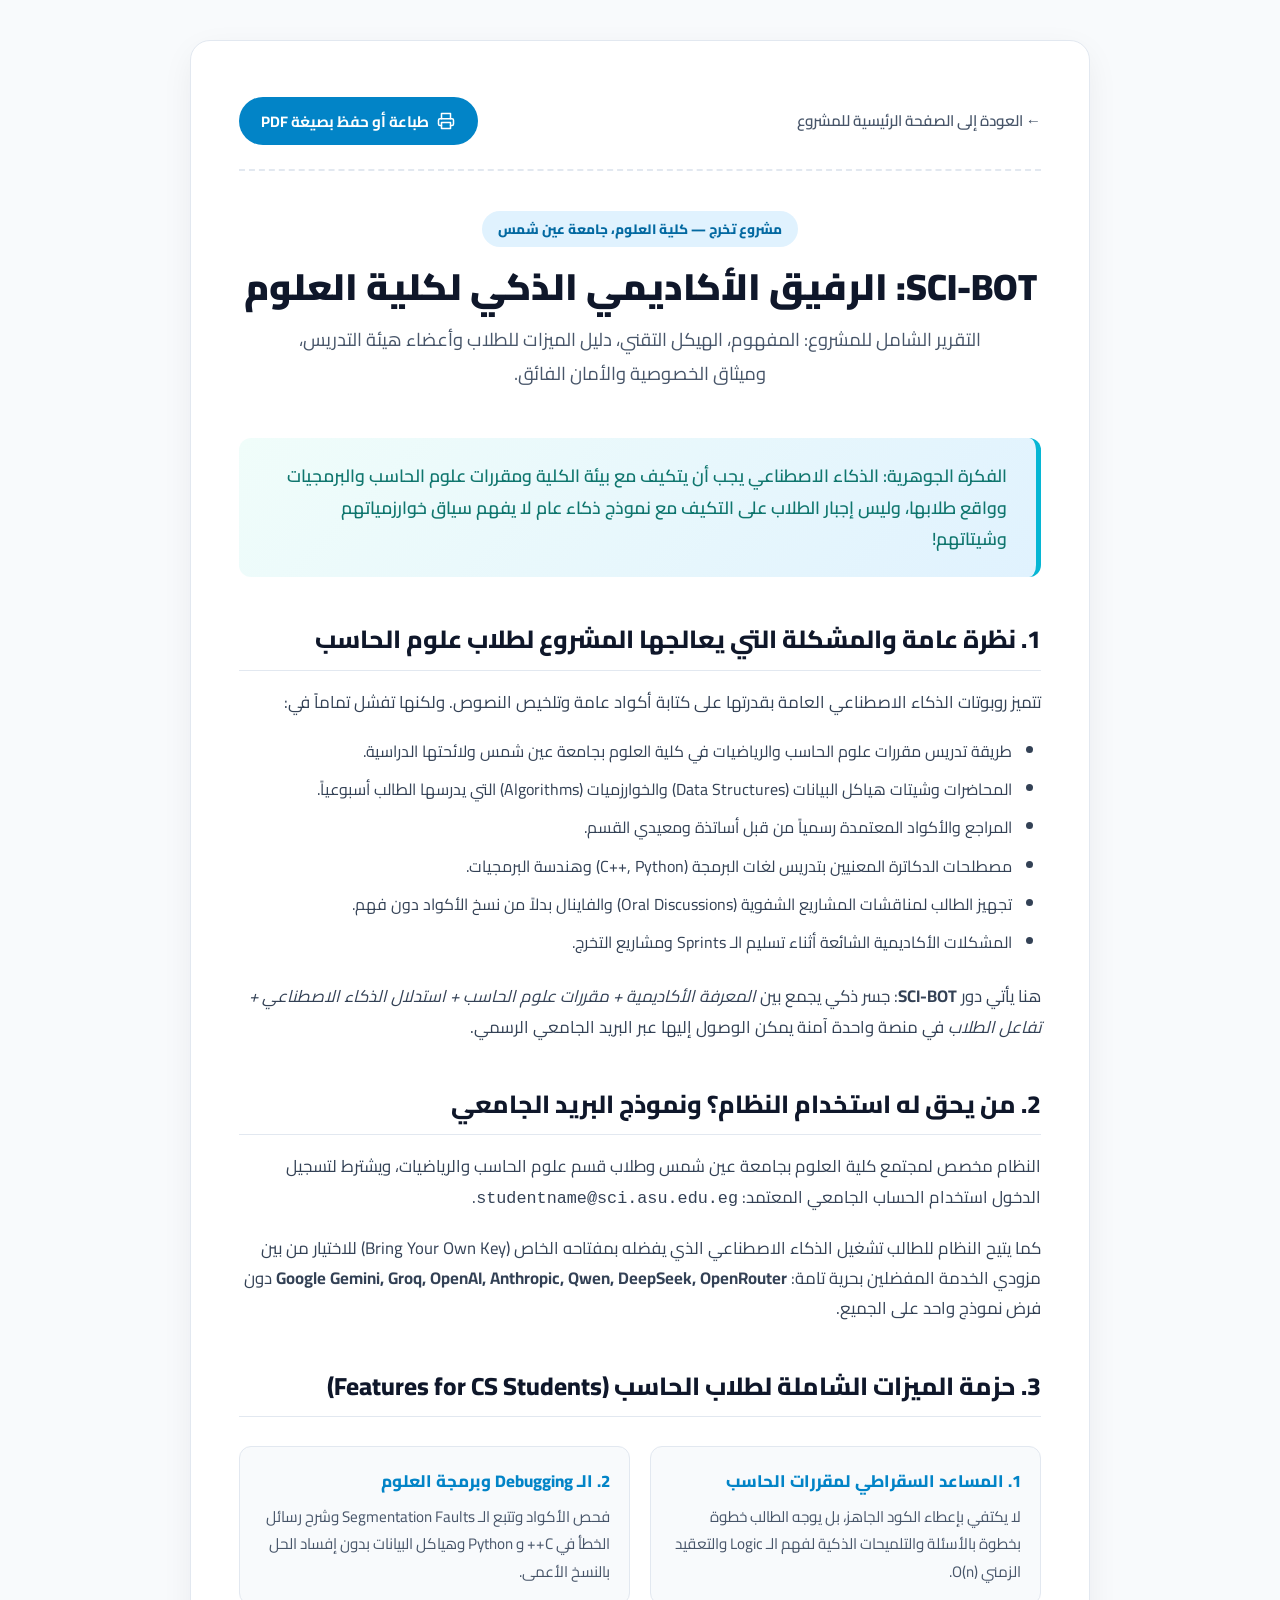
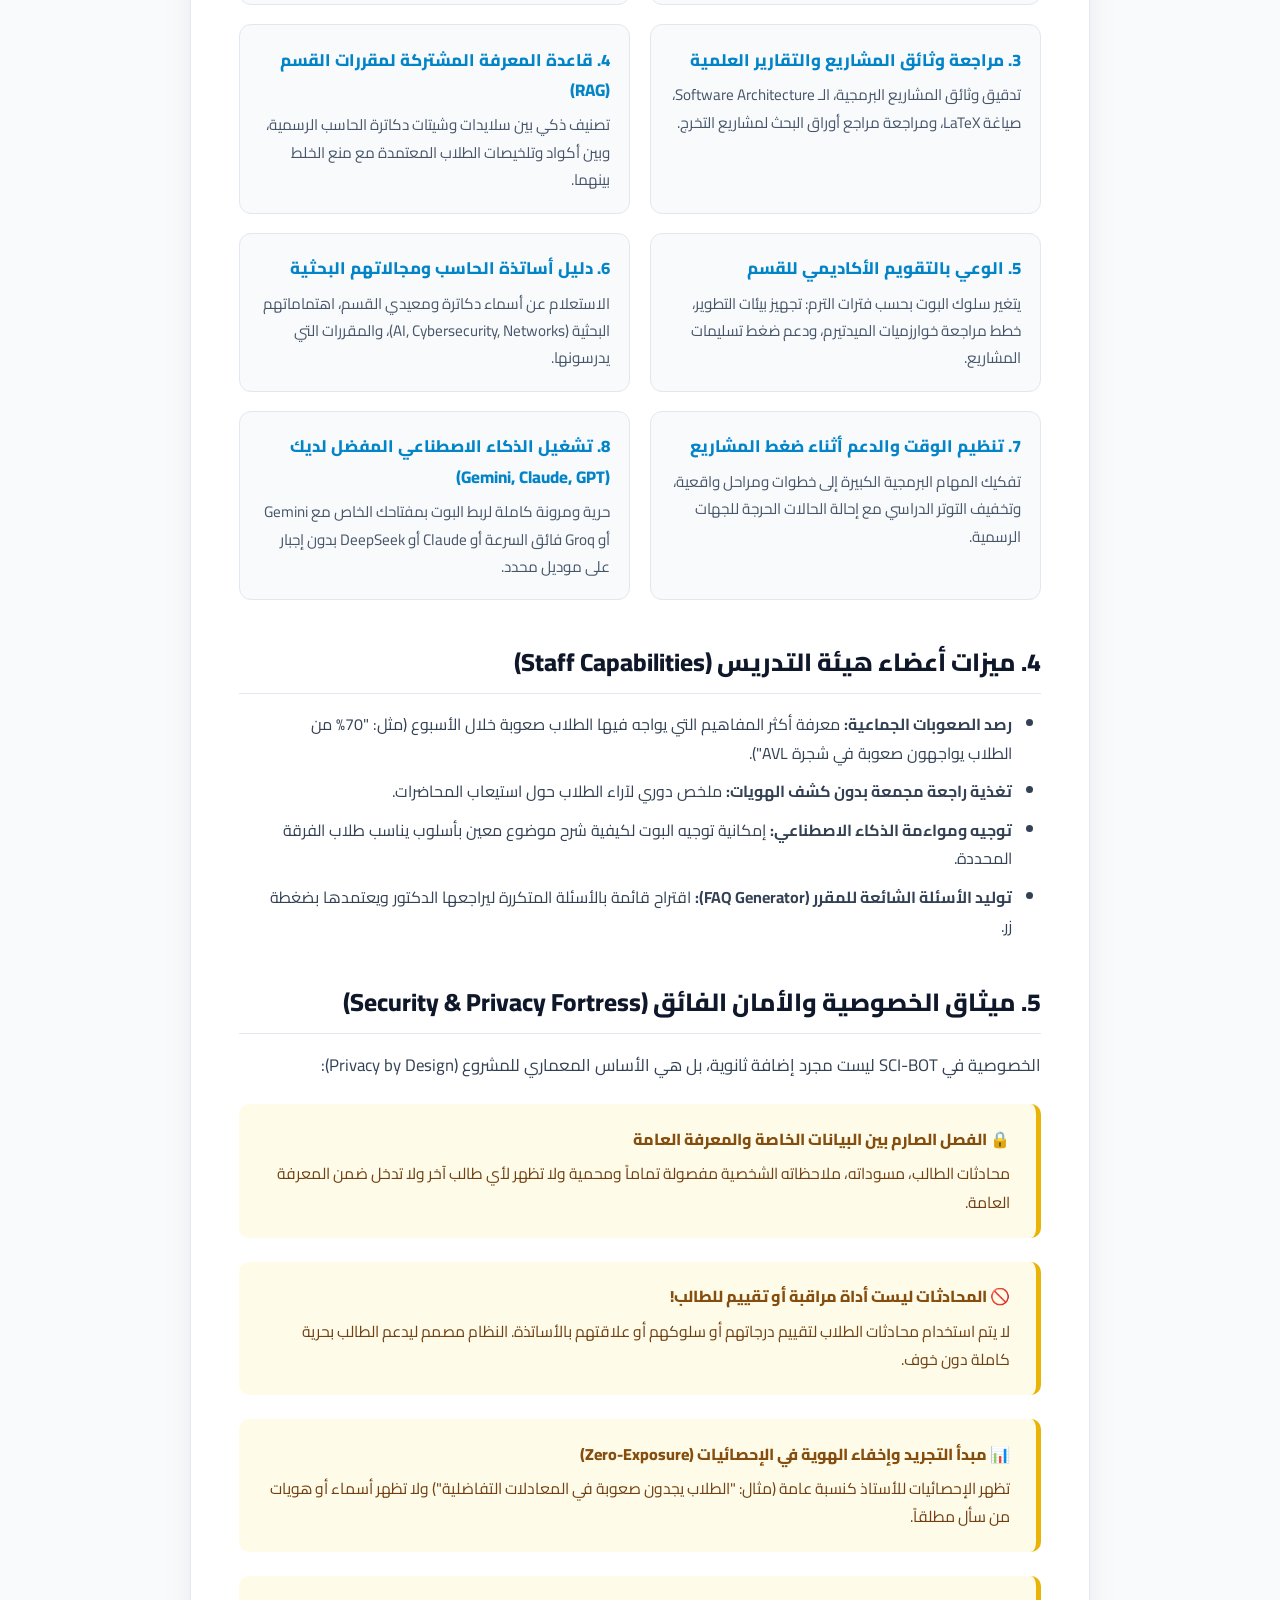
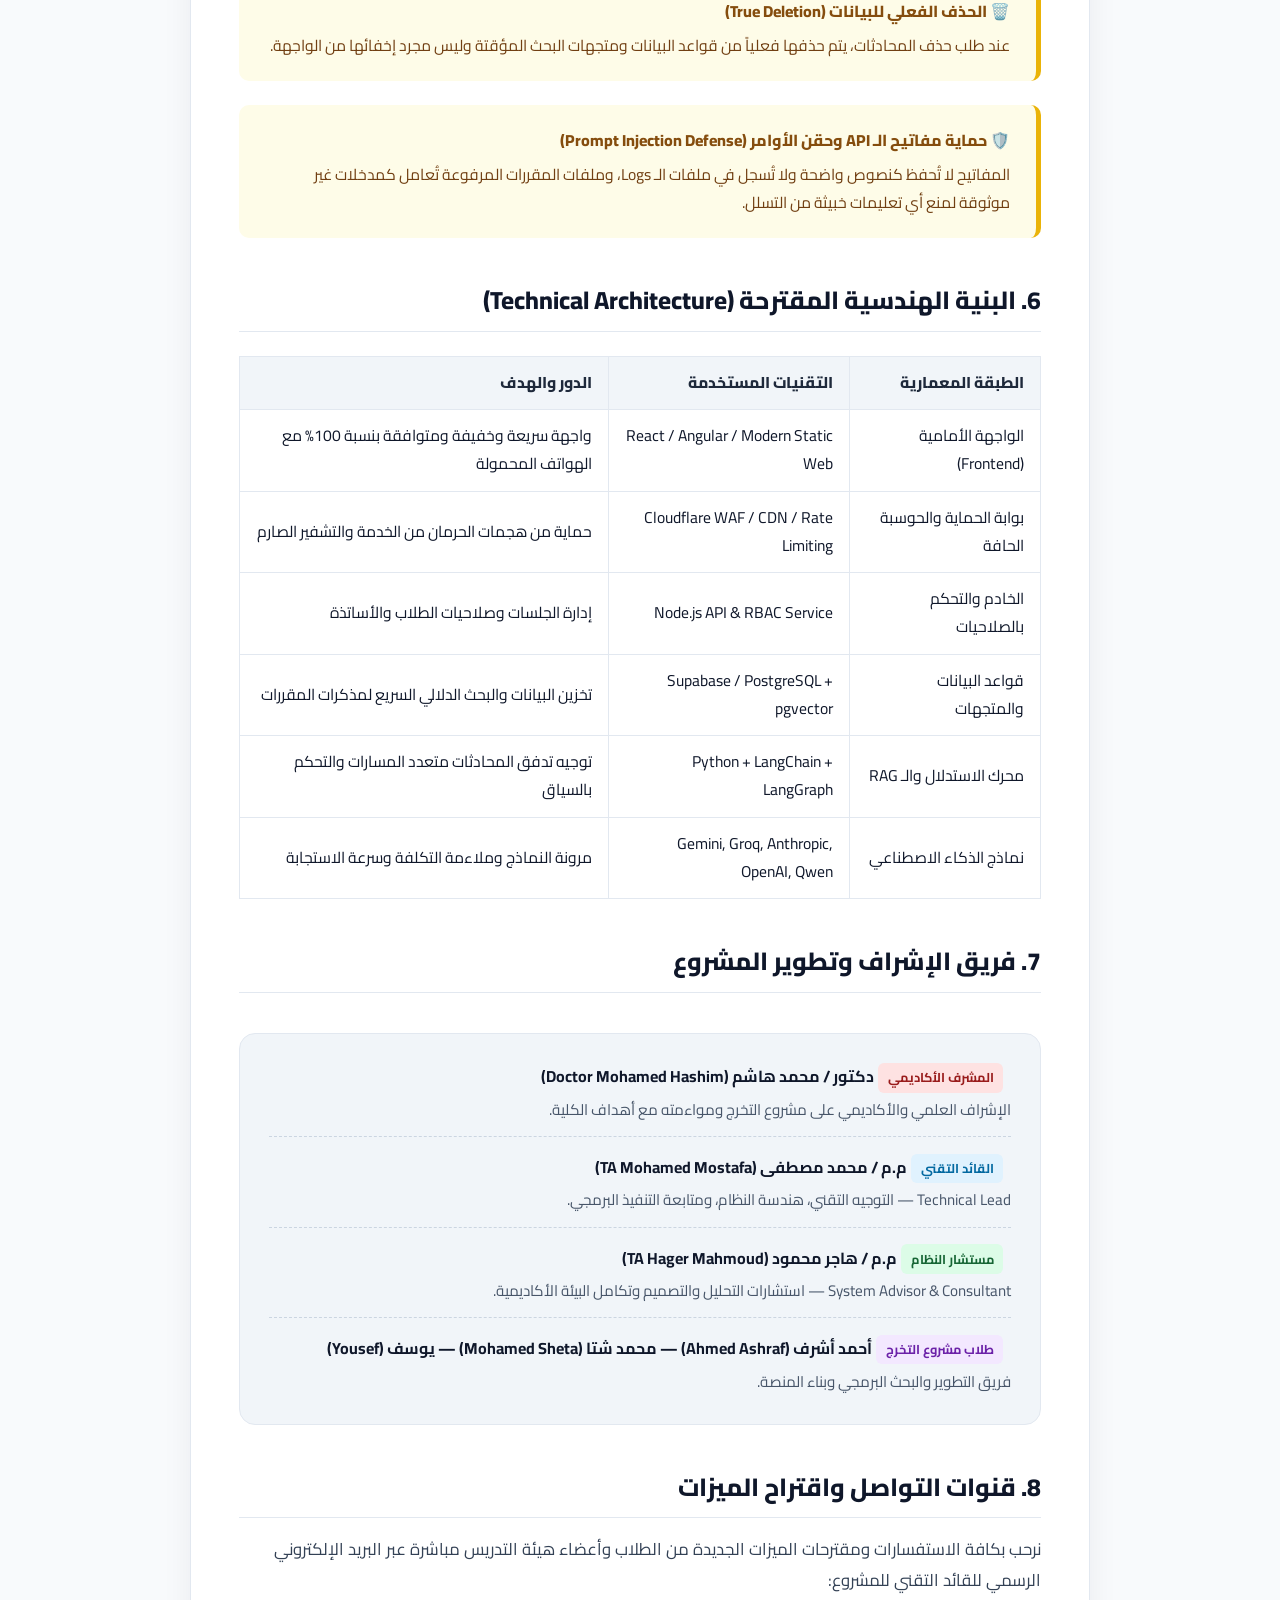
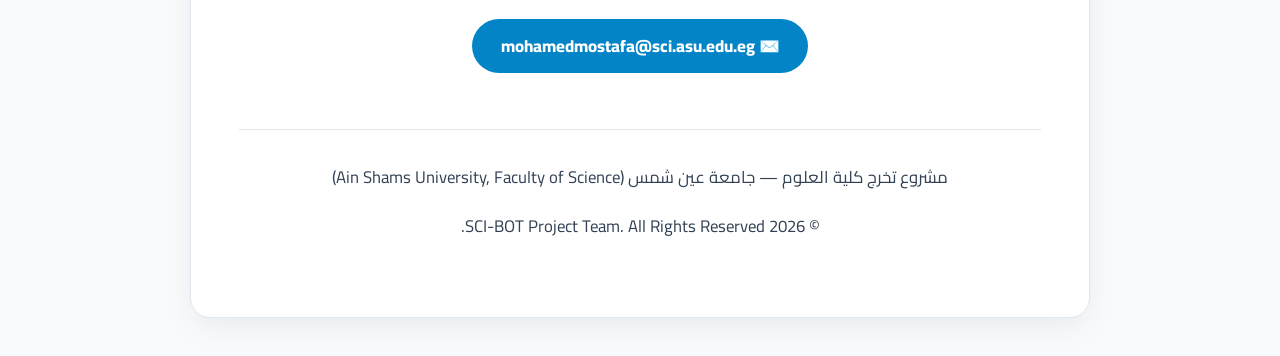
==== SCI-BOT_Executive_Summary.html @ c3360788 "Initial commit" ====
<!DOCTYPE html>
<html lang="ar" dir="rtl">
<head>
  <meta charset="UTF-8">
  <meta name="viewport" content="width=device-width, initial-scale=1.0">
  <title>SCI-BOT — وثيقة المشروع الشاملة وميثاق الميزات والخصوصية | Faculty of Science, ASU</title>
  <link rel="preconnect" href="https://fonts.googleapis.com">
  <link rel="preconnect" href="https://fonts.gstatic.com" crossorigin>
  <link href="https://fonts.googleapis.com/css2?family=Cairo:wght@400;600;700;800;900&family=Plus+Jakarta+Sans:wght@400;600;700&display=swap" rel="stylesheet">
  <style>
    :root {
      --primary: #06b6d4;
      --primary-dark: #0891b2;
      --accent: #10b981;
      --text-main: #0f172a;
      --text-muted: #475569;
      --bg-page: #f8fafc;
      --bg-card: #ffffff;
      --border: #e2e8f0;
      --border-focus: #06b6d4;
      --code-bg: #1e293b;
      --code-text: #e2e8f0;
    }

    * {
      box-sizing: border-box;
      margin: 0;
      padding: 0;
    }

    body {
      font-family: 'Cairo', sans-serif;
      background-color: var(--bg-page);
      color: var(--text-main);
      line-height: 1.8;
      padding: 2.5rem 1rem;
    }

    .container {
      max-width: 900px;
      margin: 0 auto;
      background: var(--bg-card);
      padding: 3.5rem 3rem;
      border-radius: 20px;
      box-shadow: 0 10px 35px -5px rgba(15, 23, 42, 0.08);
      border: 1px solid var(--border);
    }

    .print-bar {
      display: flex;
      justify-content: space-between;
      align-items: center;
      margin-bottom: 2.5rem;
      padding-bottom: 1.5rem;
      border-bottom: 2px dashed var(--border);
      flex-wrap: wrap;
      gap: 1rem;
    }

    .print-btn {
      background: #0284c7;
      color: #fff;
      border: none;
      padding: 0.6rem 1.4rem;
      border-radius: 9999px;
      font-size: 0.95rem;
      font-weight: 700;
      cursor: pointer;
      display: inline-flex;
      align-items: center;
      gap: 0.5rem;
      font-family: inherit;
      transition: background 0.2s ease;
    }

    .print-btn:hover {
      background: #0369a1;
    }

    .back-link {
      color: #475569;
      text-decoration: none;
      font-weight: 600;
      font-size: 0.95rem;
    }

    .back-link:hover {
      color: #0284c7;
    }

    .doc-header {
      text-align: center;
      margin-bottom: 3rem;
    }

    .badge-asu {
      display: inline-block;
      background: #e0f2fe;
      color: #0369a1;
      font-weight: 800;
      font-size: 0.85rem;
      padding: 0.35rem 1rem;
      border-radius: 9999px;
      margin-bottom: 1rem;
    }

    h1 {
      font-size: 2.3rem;
      font-weight: 900;
      color: #0f172a;
      line-height: 1.3;
      margin-bottom: 0.8rem;
    }

    .doc-subtitle {
      font-size: 1.15rem;
      color: var(--text-muted);
      max-width: 720px;
      margin: 0 auto;
    }

    .lead-box {
      background: linear-gradient(135deg, #f0fdfa 0%, #e0f2fe 100%);
      border-right: 5px solid var(--primary);
      padding: 1.4rem 1.8rem;
      border-radius: 12px;
      margin: 2rem 0 2.5rem;
      font-size: 1.1rem;
      font-weight: 600;
      color: #0f766e;
    }

    h2 {
      font-size: 1.55rem;
      font-weight: 800;
      color: #0f172a;
      margin: 2.5rem 0 1rem;
      padding-bottom: 0.5rem;
      border-bottom: 1px solid var(--border);
      display: flex;
      align-items: center;
      gap: 0.6rem;
    }

    h3 {
      font-size: 1.25rem;
      font-weight: 700;
      color: #1e293b;
      margin: 1.8rem 0 0.8rem;
    }

    p {
      margin-bottom: 1.2rem;
      color: #334155;
      font-size: 1.05rem;
    }

    ul, ol {
      margin: 1rem 1.8rem 1.5rem;
      color: #334155;
    }

    li {
      margin-bottom: 0.6rem;
    }

    .feature-grid {
      display: grid;
      grid-template-columns: repeat(auto-fit, minmax(260px, 1fr));
      gap: 1.2rem;
      margin: 1.8rem 0;
    }

    .feature-item {
      background: #f8fafc;
      border: 1px solid var(--border);
      padding: 1.2rem;
      border-radius: 12px;
    }

    .feature-item h4 {
      font-size: 1.05rem;
      font-weight: 800;
      color: #0284c7;
      margin-bottom: 0.4rem;
    }

    .feature-item p {
      font-size: 0.95rem;
      margin-bottom: 0;
      color: #475569;
    }

    .privacy-card {
      background: #fefce8;
      border-right: 5px solid #eab308;
      padding: 1.3rem 1.6rem;
      border-radius: 10px;
      margin: 1.5rem 0;
    }

    .privacy-card h4 {
      color: #854d0e;
      font-weight: 800;
      margin-bottom: 0.4rem;
    }

    .privacy-card p {
      color: #713f12;
      font-size: 0.98rem;
      margin-bottom: 0;
    }

    .team-box {
      background: #f1f5f9;
      padding: 1.8rem;
      border-radius: 16px;
      margin: 2.5rem 0;
      border: 1px solid var(--border);
    }

    .team-item {
      margin-bottom: 1rem;
      padding-bottom: 0.8rem;
      border-bottom: 1px dashed #cbd5e1;
    }

    .team-item:last-child {
      border-bottom: none;
      margin-bottom: 0;
      padding-bottom: 0;
    }

    .role-badge {
      display: inline-block;
      font-size: 0.8rem;
      font-weight: 700;
      padding: 0.2rem 0.6rem;
      border-radius: 6px;
      margin-right: 0.5rem;
    }

    .role-supervisor { background: #fee2e2; color: #991b1b; }
    .role-lead { background: #e0f2fe; color: #0369a1; }
    .role-advisor { background: #dcfce7; color: #166534; }
    .role-student { background: #f3e8ff; color: #6b21a8; }

    .tech-table {
      width: 100%;
      border-collapse: collapse;
      margin: 1.5rem 0;
      font-size: 0.98rem;
    }

    .tech-table th, .tech-table td {
      border: 1px solid var(--border);
      padding: 0.75rem 1rem;
      text-align: right;
    }

    .tech-table th {
      background: #f1f5f9;
      font-weight: 800;
      color: #1e293b;
    }

    footer {
      text-align: center;
      margin-top: 3.5rem;
      padding-top: 2rem;
      border-top: 1px solid var(--border);
      color: #64748b;
      font-size: 0.9rem;
    }

    @media print {
      body {
        background: #fff;
        padding: 0;
      }
      .container {
        box-shadow: none;
        border: none;
        padding: 0;
        max-width: 100%;
      }
      .print-bar {
        display: none;
      }
    }

    @media (max-width: 768px) {
      .container {
        padding: 2rem 1.5rem;
      }
      h1 {
        font-size: 1.8rem;
      }
    }
  </style>
</head>
<body>

  <div class="container">
    <div class="print-bar">
      <a href="index.html" class="back-link">← العودة إلى الصفحة الرئيسية للمشروع</a>
      <button class="print-btn" onclick="window.print()">
        <svg width="18" height="18" viewBox="0 0 24 24" fill="none" stroke="currentColor" stroke-width="2" stroke-linecap="round" stroke-linejoin="round"><polyline points="6 9 6 2 18 2 18 9"></polyline><path d="M6 18H4a2 2 0 0 1-2-2v-5a2 2 0 0 1 2-2h16a2 2 0 0 1 2 2v5a2 2 0 0 1-2 2h-2"></path><rect x="6" y="14" width="12" height="8"></rect></svg>
        طباعة أو حفظ بصيغة PDF
      </button>
    </div>

    <header class="doc-header">
      <span class="badge-asu">مشروع تخرج — كلية العلوم، جامعة عين شمس</span>
      <h1>SCI-BOT: الرفيق الأكاديمي الذكي لكلية العلوم</h1>
      <p class="doc-subtitle">التقرير الشامل للمشروع: المفهوم، الهيكل التقني، دليل الميزات للطلاب وأعضاء هيئة التدريس، وميثاق الخصوصية والأمان الفائق.</p>
    </header>

    <div class="lead-box">
      الفكرة الجوهرية: الذكاء الاصطناعي يجب أن يتكيف مع بيئة الكلية ومقررات علوم الحاسب والبرمجيات وواقع طلابها، وليس إجبار الطلاب على التكيف مع نموذج ذكاء عام لا يفهم سياق خوارزمياتهم وشيتاتهم!
    </div>

    <h2>1. نظرة عامة والمشكلة التي يعالجها المشروع لطلاب علوم الحاسب</h2>
    <p>
      تتميز روبوتات الذكاء الاصطناعي العامة بقدرتها على كتابة أكواد عامة وتلخيص النصوص. ولكنها تفشل تماماً في:
    </p>
    <ul>
      <li>طريقة تدريس مقررات علوم الحاسب والرياضيات في كلية العلوم بجامعة عين شمس ولائحتها الدراسية.</li>
      <li>المحاضرات وشيتات هياكل البيانات (Data Structures) والخوارزميات (Algorithms) التي يدرسها الطالب أسبوعياً.</li>
      <li>المراجع والأكواد المعتمدة رسمياً من قبل أساتذة ومعيدي القسم.</li>
      <li>مصطلحات الدكاترة المعنيين بتدريس لغات البرمجة (C++, Python) وهندسة البرمجيات.</li>
      <li>تجهيز الطالب لمناقشات المشاريع الشفوية (Oral Discussions) والفاينال بدلاً من نسخ الأكواد دون فهم.</li>
      <li>المشكلات الأكاديمية الشائعة أثناء تسليم الـ Sprints ومشاريع التخرج.</li>
    </ul>
    <p>
      هنا يأتي دور <strong>SCI-BOT</strong>: جسر ذكي يجمع بين <em>المعرفة الأكاديمية + مقررات علوم الحاسب + استدلال الذكاء الاصطناعي + تفاعل الطلاب</em> في منصة واحدة آمنة يمكن الوصول إليها عبر البريد الجامعي الرسمي.
    </p>

    <h2>2. من يحق له استخدام النظام؟ ونموذج البريد الجامعي</h2>
    <p>
      النظام مخصص لمجتمع كلية العلوم بجامعة عين شمس وطلاب قسم علوم الحاسب والرياضيات، ويشترط لتسجيل الدخول استخدام الحساب الجامعي المعتمد:
      <code>studentname@sci.asu.edu.eg</code>.
    </p>
    <p>
      كما يتيح النظام للطالب تشغيل الذكاء الاصطناعي الذي يفضله بمفتاحه الخاص (Bring Your Own Key) للاختيار من بين مزودي الخدمة المفضلين بحرية تامة:
      <strong>Google Gemini, Groq, OpenAI, Anthropic, Qwen, DeepSeek, OpenRouter</strong> دون فرض نموذج واحد على الجميع.
    </p>

    <h2>3. حزمة الميزات الشاملة لطلاب الحاسب (Features for CS Students)</h2>
    <div class="feature-grid">
      <div class="feature-item">
        <h4>1. المساعد السقراطي لمقررات الحاسب</h4>
        <p>لا يكتفي بإعطاء الكود الجاهز، بل يوجه الطالب خطوة بخطوة بالأسئلة والتلميحات الذكية لفهم الـ Logic والتعقيد الزمني O(n).</p>
      </div>
      <div class="feature-item">
        <h4>2. الـ Debugging وبرمجة العلوم</h4>
        <p>فحص الأكواد وتتبع الـ Segmentation Faults وشرح رسائل الخطأ في C++ و Python وهياكل البيانات بدون إفساد الحل بالنسخ الأعمى.</p>
      </div>
      <div class="feature-item">
        <h4>3. مراجعة وثائق المشاريع والتقارير العلمية</h4>
        <p>تدقيق وثائق المشاريع البرمجية، الـ Software Architecture، صياغة LaTeX، ومراجعة مراجع أوراق البحث لمشاريع التخرج.</p>
      </div>
      <div class="feature-item">
        <h4>4. قاعدة المعرفة المشتركة لمقررات القسم (RAG)</h4>
        <p>تصنيف ذكي بين سلايدات وشيتات دكاترة الحاسب الرسمية، وبين أكواد وتلخيصات الطلاب المعتمدة مع منع الخلط بينهما.</p>
      </div>
      <div class="feature-item">
        <h4>5. الوعي بالتقويم الأكاديمي للقسم</h4>
        <p>يتغير سلوك البوت بحسب فترات الترم: تجهيز بيئات التطوير، خطط مراجعة خوارزميات الميدتيرم، ودعم ضغط تسليمات المشاريع.</p>
      </div>
      <div class="feature-item">
        <h4>6. دليل أساتذة الحاسب ومجالاتهم البحثية</h4>
        <p>الاستعلام عن أسماء دكاترة ومعيدي القسم، اهتماماتهم البحثية (AI, Cybersecurity, Networks)، والمقررات التي يدرسونها.</p>
      </div>
      <div class="feature-item">
        <h4>7. تنظيم الوقت والدعم أثناء ضغط المشاريع</h4>
        <p>تفكيك المهام البرمجية الكبيرة إلى خطوات ومراحل واقعية، وتخفيف التوتر الدراسي مع إحالة الحالات الحرجة للجهات الرسمية.</p>
      </div>
      <div class="feature-item">
        <h4>8. تشغيل الذكاء الاصطناعي المفضل لديك (Gemini, Claude, GPT)</h4>
        <p>حرية ومرونة كاملة لربط البوت بمفتاحك الخاص مع Gemini أو Groq فائق السرعة أو Claude أو DeepSeek بدون إجبار على موديل محدد.</p>
      </div>
    </div>

    <h2>4. ميزات أعضاء هيئة التدريس (Staff Capabilities)</h2>
    <ul>
      <li><strong>رصد الصعوبات الجماعية:</strong> معرفة أكثر المفاهيم التي يواجه فيها الطلاب صعوبة خلال الأسبوع (مثل: "70% من الطلاب يواجهون صعوبة في شجرة AVL").</li>
      <li><strong>تغذية راجعة مجمعة بدون كشف الهويات:</strong> ملخص دوري لآراء الطلاب حول استيعاب المحاضرات.</li>
      <li><strong>توجيه ومواءمة الذكاء الاصطناعي:</strong> إمكانية توجيه البوت لكيفية شرح موضوع معين بأسلوب يناسب طلاب الفرقة المحددة.</li>
      <li><strong>توليد الأسئلة الشائعة للمقرر (FAQ Generator):</strong> اقتراح قائمة بالأسئلة المتكررة ليراجعها الدكتور ويعتمدها بضغطة زر.</li>
    </ul>

    <h2>5. ميثاق الخصوصية والأمان الفائق (Security & Privacy Fortress)</h2>
    <p>
      الخصوصية في SCI-BOT ليست مجرد إضافة ثانوية، بل هي الأساس المعماري للمشروع (Privacy by Design):
    </p>

    <div class="privacy-card">
      <h4>🔒 الفصل الصارم بين البيانات الخاصة والمعرفة العامة</h4>
      <p>محادثات الطالب، مسوداته، ملاحظاته الشخصية مفصولة تماماً ومحمية ولا تظهر لأي طالب آخر ولا تدخل ضمن المعرفة العامة.</p>
    </div>

    <div class="privacy-card">
      <h4>🚫 المحادثات ليست أداة مراقبة أو تقييم للطالب!</h4>
      <p>لا يتم استخدام محادثات الطلاب لتقييم درجاتهم أو سلوكهم أو علاقتهم بالأساتذة. النظام مصمم ليدعم الطالب بحرية كاملة دون خوف.</p>
    </div>

    <div class="privacy-card">
      <h4>📊 مبدأ التجريد وإخفاء الهوية في الإحصائيات (Zero-Exposure)</h4>
      <p>تظهر الإحصائيات للأستاذ كنسبة عامة (مثال: "الطلاب يجدون صعوبة في المعادلات التفاضلية") ولا تظهر أسماء أو هويات من سأل مطلقاً.</p>
    </div>

    <div class="privacy-card">
      <h4>🗑️ الحذف الفعلي للبيانات (True Deletion)</h4>
      <p>عند طلب حذف المحادثات، يتم حذفها فعلياً من قواعد البيانات ومتجهات البحث المؤقتة وليس مجرد إخفائها من الواجهة.</p>
    </div>

    <div class="privacy-card">
      <h4>🛡️ حماية مفاتيح الـ API وحقن الأوامر (Prompt Injection Defense)</h4>
      <p>المفاتيح لا تُحفظ كنصوص واضحة ولا تُسجل في ملفات الـ Logs، وملفات المقررات المرفوعة تُعامل كمدخلات غير موثوقة لمنع أي تعليمات خبيثة من التسلل.</p>
    </div>

    <h2>6. البنية الهندسية المقترحة (Technical Architecture)</h2>
    <table class="tech-table">
      <thead>
        <tr>
          <th>الطبقة المعمارية</th>
          <th>التقنيات المستخدمة</th>
          <th>الدور والهدف</th>
        </tr>
      </thead>
      <tbody>
        <tr>
          <td>الواجهة الأمامية (Frontend)</td>
          <td>React / Angular / Modern Static Web</td>
          <td>واجهة سريعة وخفيفة ومتوافقة بنسبة 100% مع الهواتف المحمولة</td>
        </tr>
        <tr>
          <td>بوابة الحماية والحوسبة الحافة</td>
          <td>Cloudflare WAF / CDN / Rate Limiting</td>
          <td>حماية من هجمات الحرمان من الخدمة والتشفير الصارم</td>
        </tr>
        <tr>
          <td>الخادم والتحكم بالصلاحيات</td>
          <td>Node.js API & RBAC Service</td>
          <td>إدارة الجلسات وصلاحيات الطلاب والأساتذة</td>
        </tr>
        <tr>
          <td>قواعد البيانات والمتجهات</td>
          <td>Supabase / PostgreSQL + pgvector</td>
          <td>تخزين البيانات والبحث الدلالي السريع لمذكرات المقررات</td>
        </tr>
        <tr>
          <td>محرك الاستدلال والـ RAG</td>
          <td>Python + LangChain + LangGraph</td>
          <td>توجيه تدفق المحادثات متعدد المسارات والتحكم بالسياق</td>
        </tr>
        <tr>
          <td>نماذج الذكاء الاصطناعي</td>
          <td>Gemini, Groq, Anthropic, OpenAI, Qwen</td>
          <td>مرونة النماذج وملاءمة التكلفة وسرعة الاستجابة</td>
        </tr>
      </tbody>
    </table>

    <h2>7. فريق الإشراف وتطوير المشروع</h2>
    <div class="team-box">
      <div class="team-item">
        <span class="role-badge role-supervisor">المشرف الأكاديمي</span>
        <strong>دكتور / محمد هاشم (Doctor Mohamed Hashim)</strong>
        <p style="margin: 0.2rem 0 0; font-size: 0.95rem; color: #475569;">الإشراف العلمي والأكاديمي على مشروع التخرج ومواءمته مع أهداف الكلية.</p>
      </div>

      <div class="team-item">
        <span class="role-badge role-lead">القائد التقني</span>
        <strong>م.م / محمد مصطفى (TA Mohamed Mostafa)</strong>
        <p style="margin: 0.2rem 0 0; font-size: 0.95rem; color: #475569;">Technical Lead — التوجيه التقني، هندسة النظام، ومتابعة التنفيذ البرمجي.</p>
      </div>

      <div class="team-item">
        <span class="role-badge role-advisor">مستشار النظام</span>
        <strong>م.م / هاجر محمود (TA Hager Mahmoud)</strong>
        <p style="margin: 0.2rem 0 0; font-size: 0.95rem; color: #475569;">System Advisor & Consultant — استشارات التحليل والتصميم وتكامل البيئة الأكاديمية.</p>
      </div>

      <div class="team-item">
        <span class="role-badge role-student">طلاب مشروع التخرج</span>
        <strong>أحمد أشرف (Ahmed Ashraf) — محمد شتا (Mohamed Sheta) — يوسف (Yousef)</strong>
        <p style="margin: 0.2rem 0 0; font-size: 0.95rem; color: #475569;">فريق التطوير والبحث البرمجي وبناء المنصة.</p>
      </div>
    </div>

    <h2>8. قنوات التواصل واقتراح الميزات</h2>
    <p>
      نرحب بكافة الاستفسارات ومقترحات الميزات الجديدة من الطلاب وأعضاء هيئة التدريس مباشرة عبر البريد الإلكتروني الرسمي للقائد التقني للمشروع:
    </p>
    <p style="text-align: center; margin: 1.5rem 0;">
      <a href="mailto:mohamedmostafa@sci.asu.edu.eg?subject=SCI-BOT%20Feature%20Suggestion%20or%20Enquiry" style="background: #0284c7; color: #fff; text-decoration: none; padding: 0.75rem 1.8rem; border-radius: 9999px; font-weight: 800; display: inline-flex; align-items: center; gap: 0.5rem;">
        ✉️ mohamedmostafa@sci.asu.edu.eg
      </a>
    </p>

    <footer>
      <p>مشروع تخرج كلية العلوم — جامعة عين شمس (Ain Shams University, Faculty of Science)</p>
      <p>© 2026 SCI-BOT Project Team. All Rights Reserved.</p>
    </footer>
  </div>

</body>
</html>
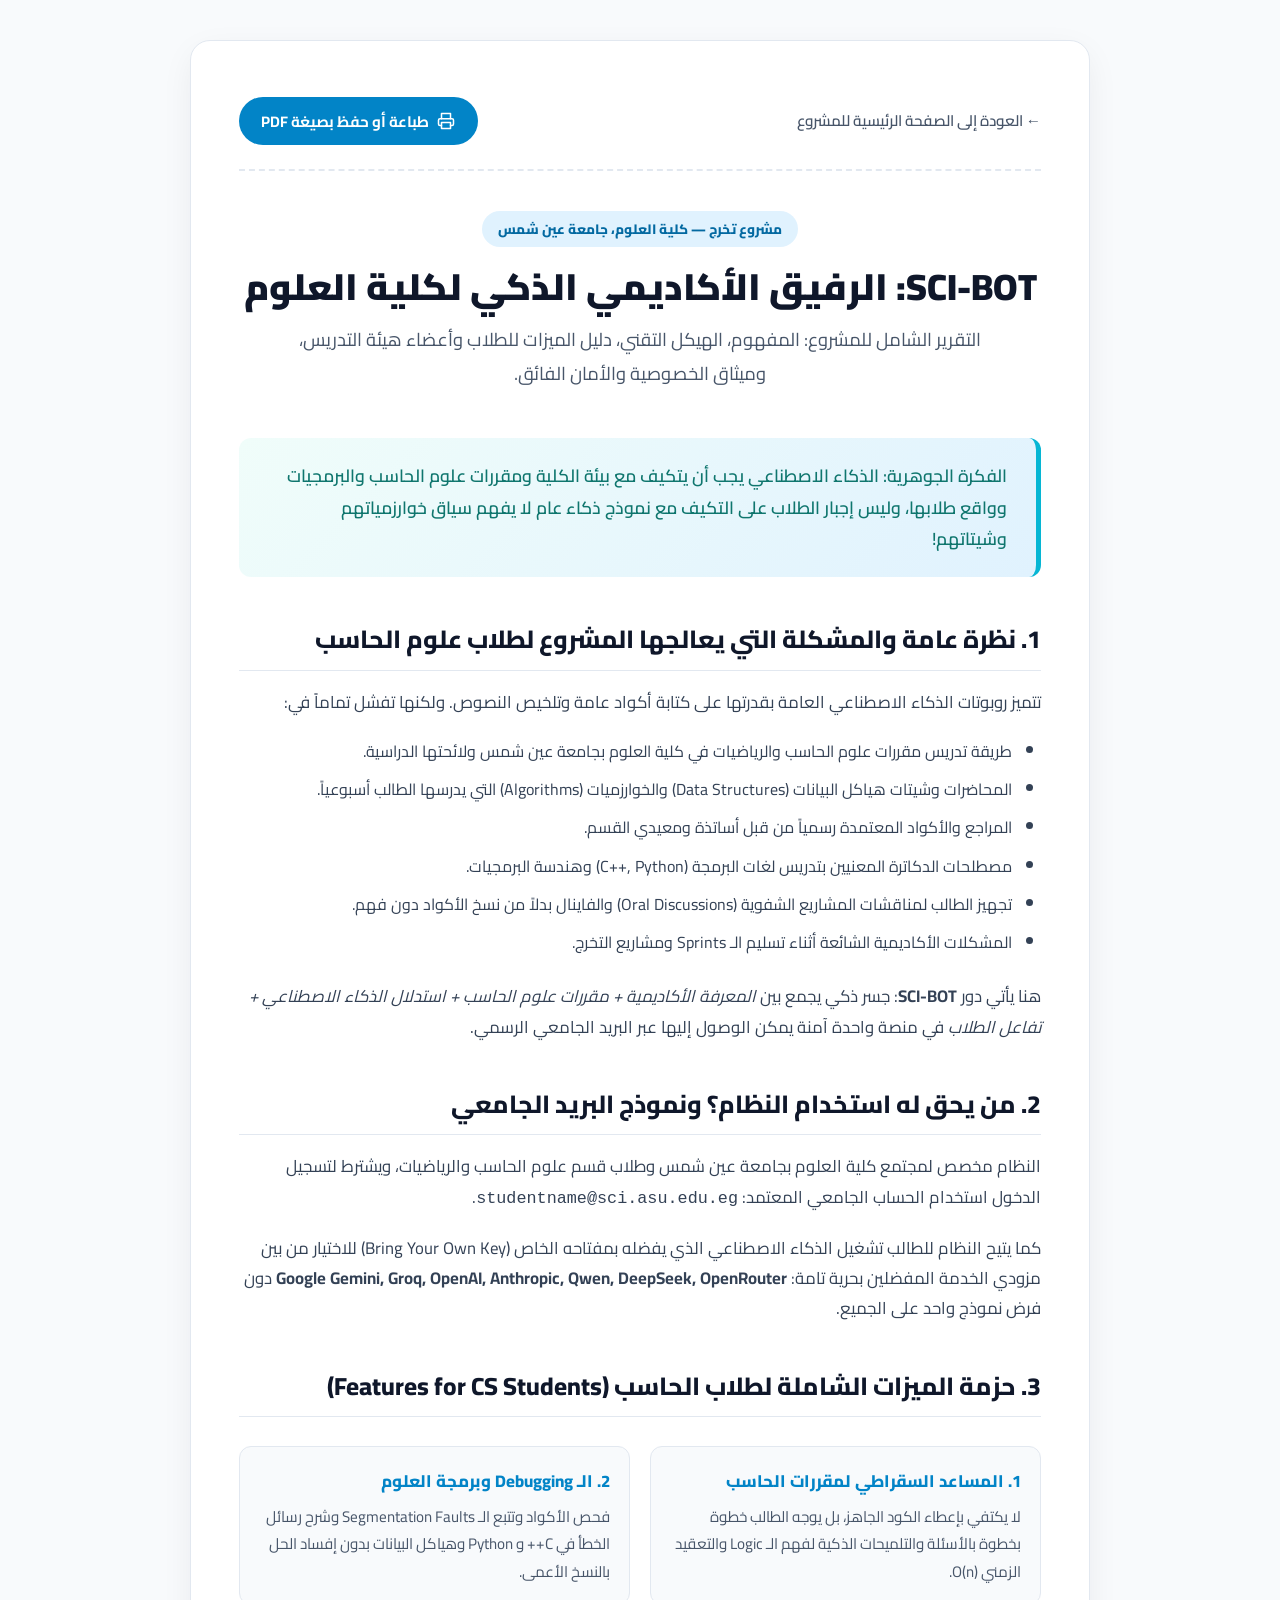
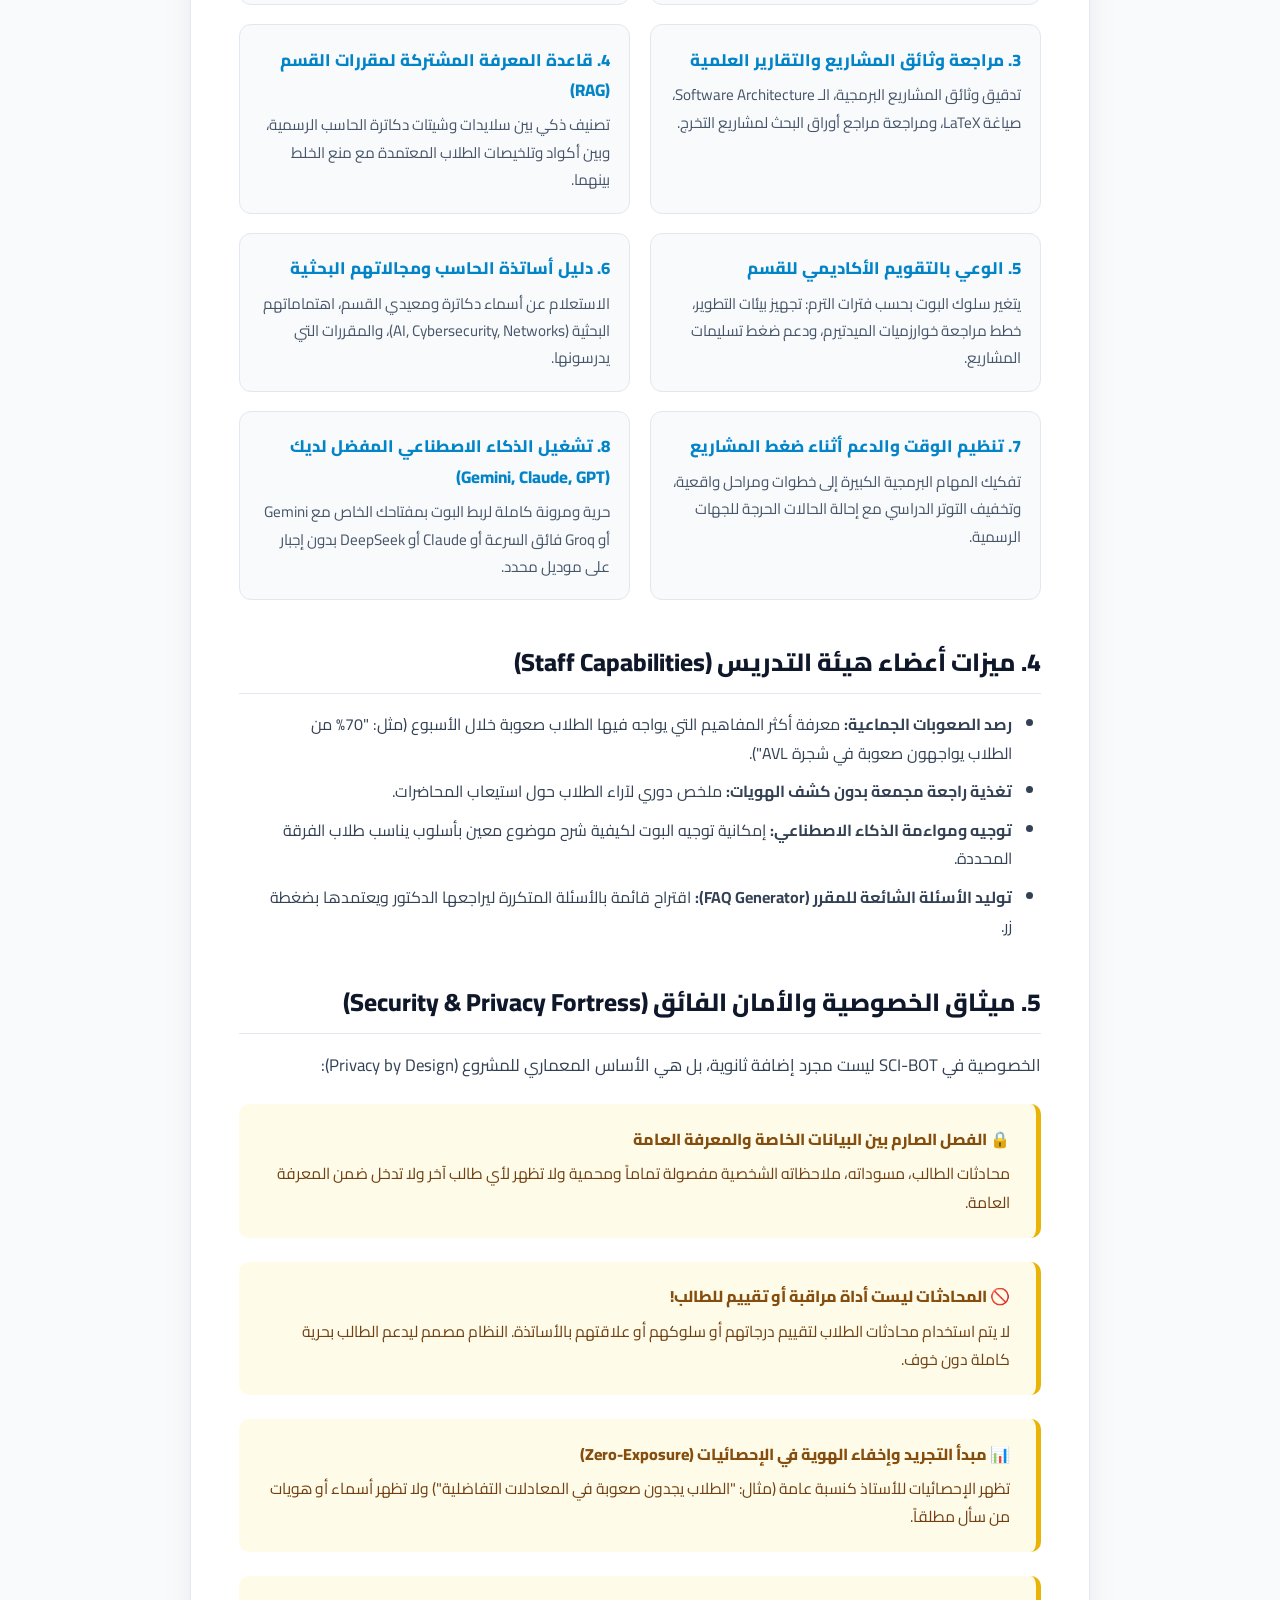
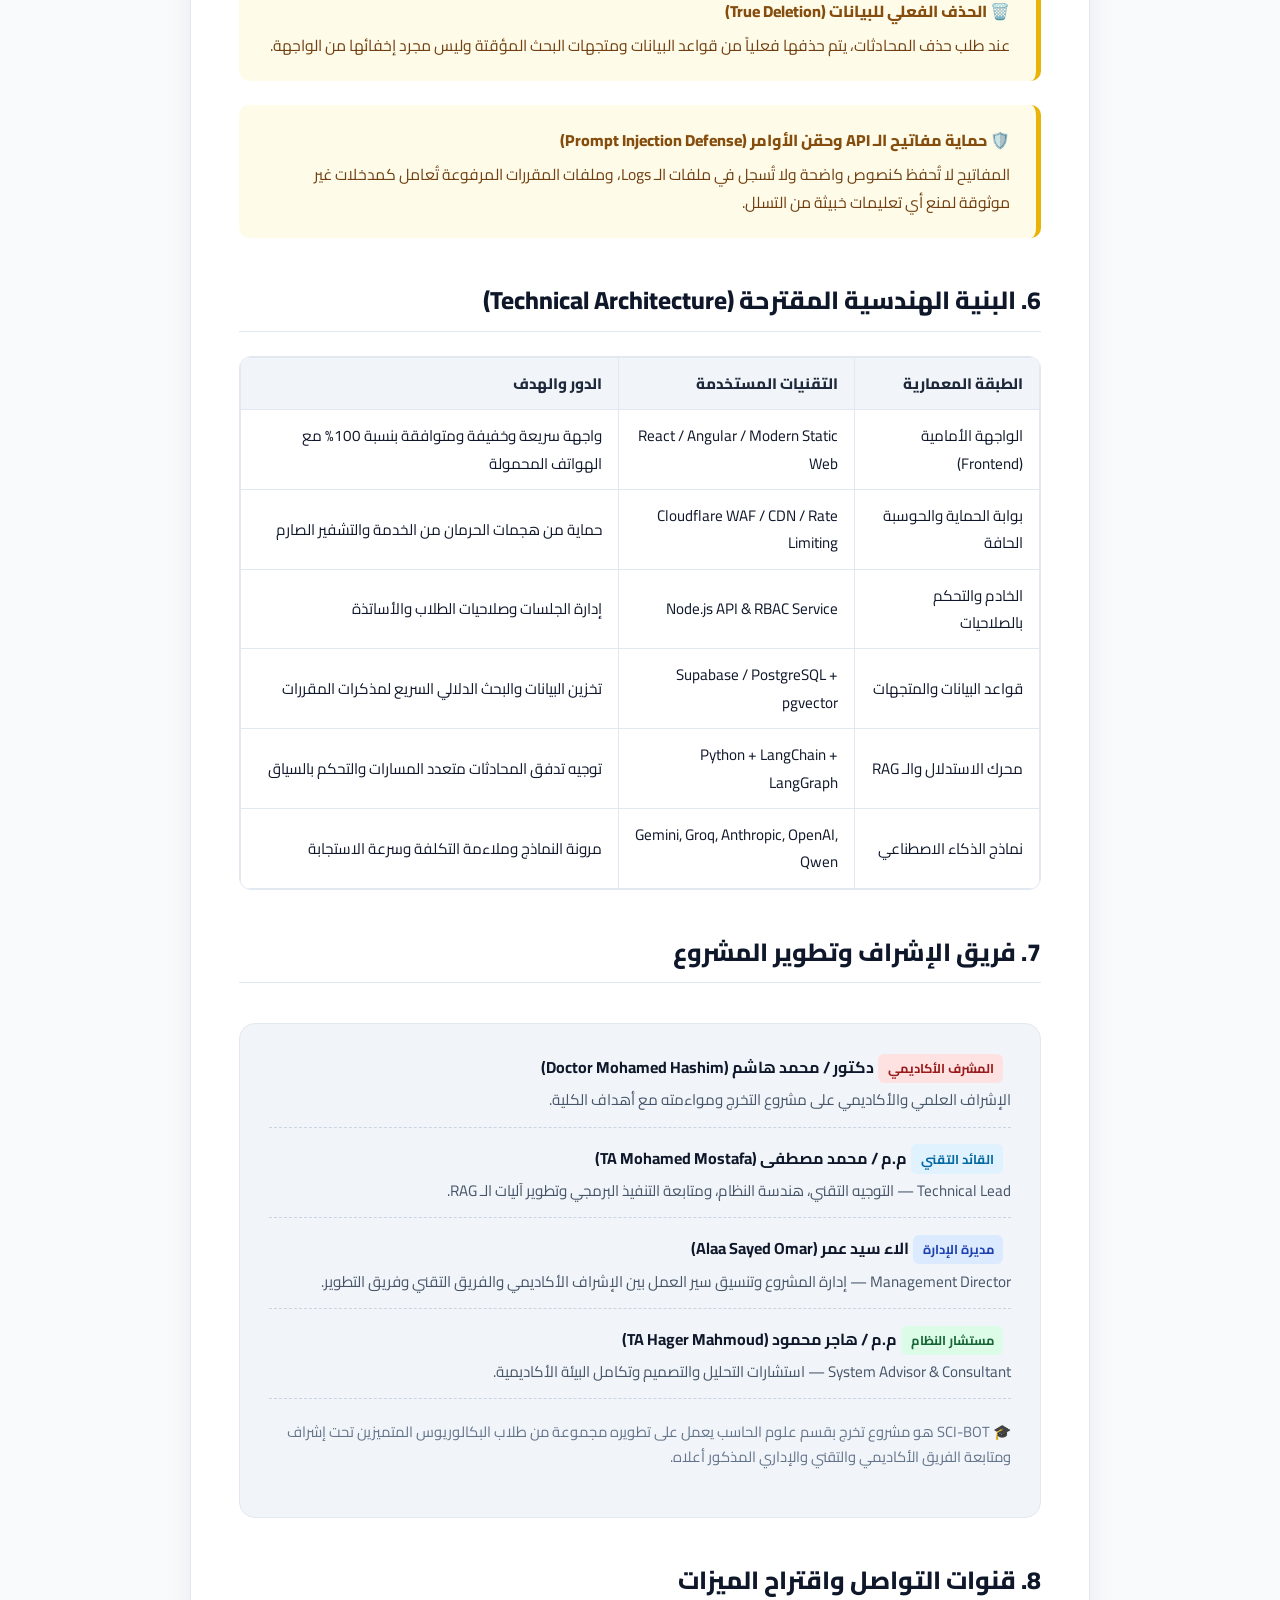
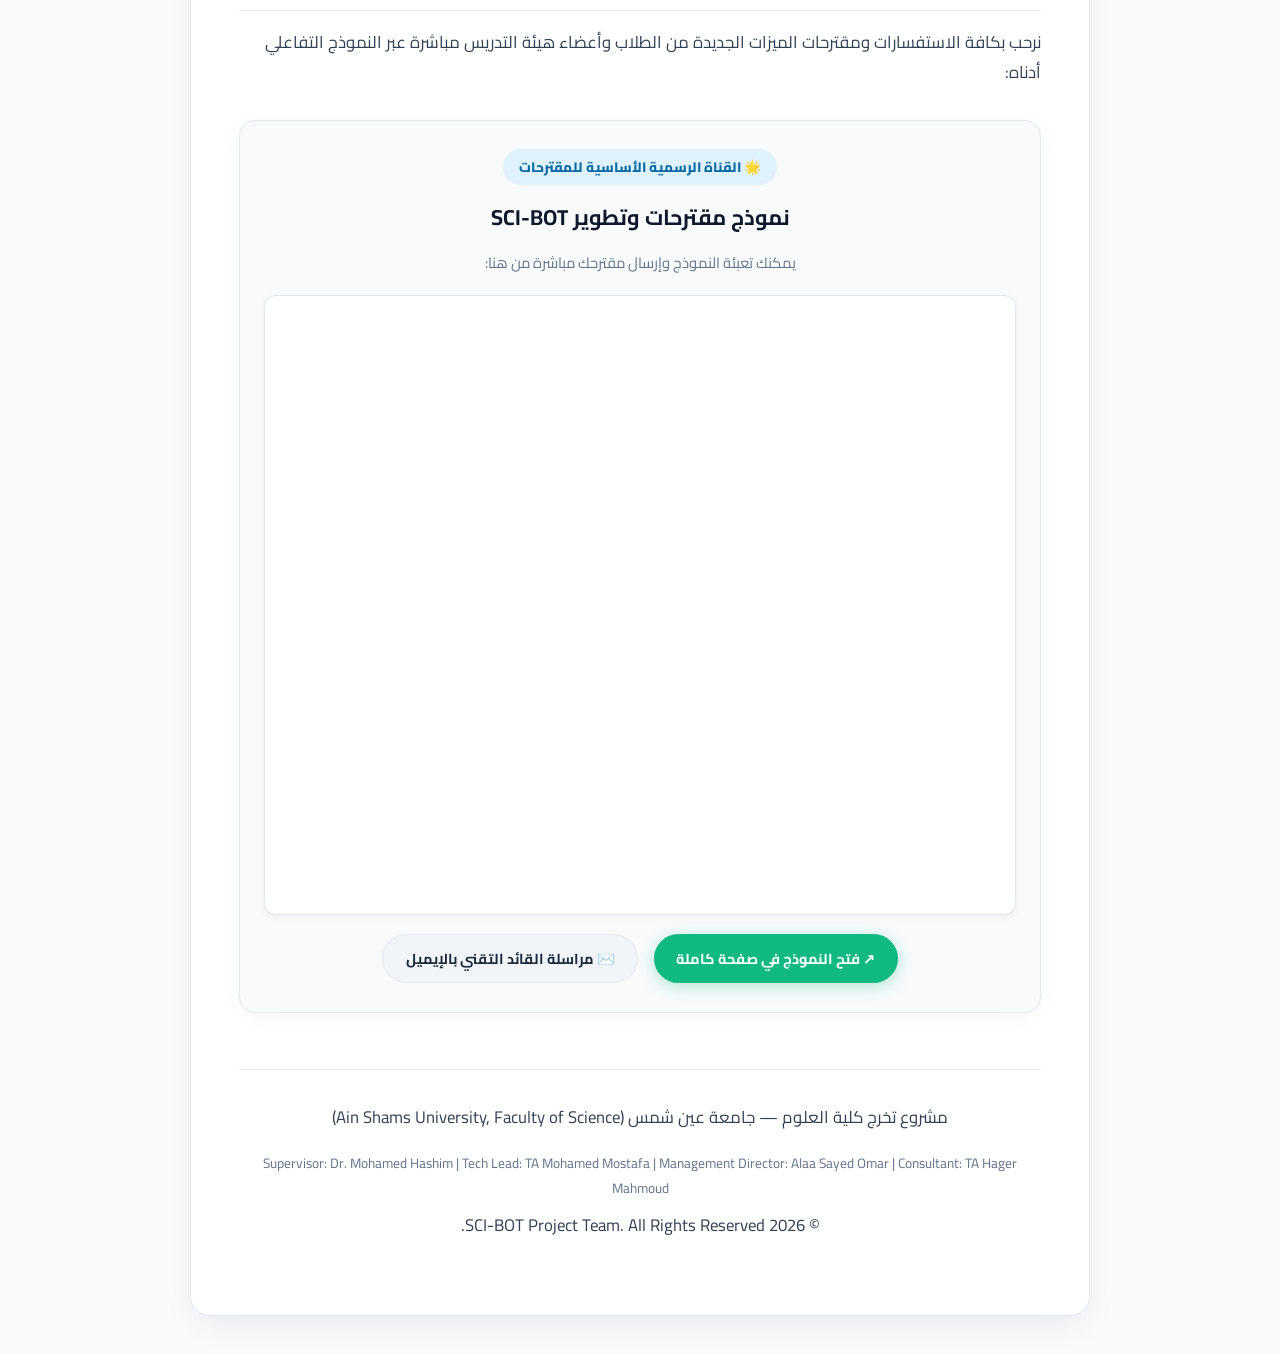
==== commit 3d700dac: "Fix Summary Online Viewer" ====
--- a/SCI-BOT_Executive_Summary.html
+++ b/SCI-BOT_Executive_Summary.html
@@ -7,6 +7,11 @@
   <link rel="preconnect" href="https://fonts.googleapis.com">
   <link rel="preconnect" href="https://fonts.gstatic.com" crossorigin>
   <link href="https://fonts.googleapis.com/css2?family=Cairo:wght@400;600;700;800;900&family=Plus+Jakarta+Sans:wght@400;600;700&display=swap" rel="stylesheet">
+  <script>
+    if (window.self !== window.top) {
+      document.documentElement.classList.add('is-embedded');
+    }
+  </script>
   <style>
     :root {
       --primary: #06b6d4;
@@ -28,22 +33,49 @@
       padding: 0;
     }
 
+    html, body {
+      max-width: 100%;
+      overflow-x: hidden;
+    }
+
     body {
       font-family: 'Cairo', sans-serif;
       background-color: var(--bg-page);
       color: var(--text-main);
       line-height: 1.8;
       padding: 2.5rem 1rem;
+      word-break: break-word;
+      overflow-wrap: break-word;
     }
 
     .container {
       max-width: 900px;
+      width: 100%;
       margin: 0 auto;
       background: var(--bg-card);
       padding: 3.5rem 3rem;
       border-radius: 20px;
       box-shadow: 0 10px 35px -5px rgba(15, 23, 42, 0.08);
       border: 1px solid var(--border);
+      overflow-x: hidden;
+    }
+
+    /* Embedded within Modal iframe */
+    html.is-embedded body {
+      padding: 1.2rem 1rem;
+      background-color: #ffffff;
+    }
+
+    html.is-embedded .container {
+      box-shadow: none;
+      border: none;
+      padding: 0.5rem 0.5rem 1.5rem;
+      max-width: 100%;
+      border-radius: 0;
+    }
+
+    html.is-embedded .back-link {
+      display: none;
     }
 
     .print-bar {
@@ -242,14 +274,98 @@
 
     .role-supervisor { background: #fee2e2; color: #991b1b; }
     .role-lead { background: #e0f2fe; color: #0369a1; }
+    .role-director { background: #dbeafe; color: #1e40af; }
     .role-advisor { background: #dcfce7; color: #166534; }
     .role-student { background: #f3e8ff; color: #6b21a8; }
 
+    .doc-form-card {
+      background: #f8fafc;
+      border: 1.5px solid var(--border);
+      border-radius: 16px;
+      padding: 1.8rem 1.5rem;
+      margin: 2rem 0;
+      box-shadow: 0 4px 20px rgba(0, 0, 0, 0.04);
+    }
+
+    .doc-form-header {
+      text-align: center;
+      margin-bottom: 1.2rem;
+    }
+
+    .form-iframe-container {
+      width: 100%;
+      height: 620px;
+      border-radius: 12px;
+      overflow: hidden;
+      border: 1px solid var(--border);
+      background: #ffffff;
+      box-shadow: 0 2px 10px rgba(0, 0, 0, 0.05);
+    }
+
+    .doc-form-iframe {
+      width: 100%;
+      height: 100%;
+      border: none;
+      display: block;
+    }
+
+    .doc-form-actions {
+      display: flex;
+      justify-content: center;
+      gap: 1rem;
+      flex-wrap: wrap;
+      margin-top: 1.2rem;
+    }
+
+    .doc-btn {
+      text-decoration: none;
+      padding: 0.65rem 1.4rem;
+      border-radius: 9999px;
+      font-weight: 700;
+      font-size: 0.9rem;
+      display: inline-flex;
+      align-items: center;
+      gap: 0.5rem;
+      transition: all 0.2s ease;
+    }
+
+    .doc-btn-emerald {
+      background: #10b981;
+      color: #fff;
+      box-shadow: 0 4px 15px rgba(16, 185, 129, 0.3);
+    }
+
+    .doc-btn-emerald:hover {
+      background: #059669;
+      transform: translateY(-1px);
+    }
+
+    .doc-btn-glass {
+      background: #f1f5f9;
+      color: #1e293b;
+      border: 1px solid var(--border);
+    }
+
+    .doc-btn-glass:hover {
+      background: #e2e8f0;
+      color: #0284c7;
+    }
+
+    .table-responsive {
+      width: 100%;
+      overflow-x: auto;
+      -webkit-overflow-scrolling: touch;
+      margin: 1.5rem 0;
+      border-radius: 12px;
+      border: 1px solid var(--border);
+    }
+
     .tech-table {
       width: 100%;
+      min-width: 520px;
       border-collapse: collapse;
-      margin: 1.5rem 0;
-      font-size: 0.98rem;
+      margin: 0;
+      font-size: 0.95rem;
     }
 
     .tech-table th, .tech-table td {
@@ -287,14 +403,66 @@
       .print-bar {
         display: none;
       }
+      .doc-form-card {
+        display: none;
+      }
     }
 
     @media (max-width: 768px) {
+      body {
+        padding: 1rem 0.5rem;
+      }
       .container {
-        padding: 2rem 1.5rem;
+        padding: 1.8rem 1rem;
+        border-radius: 14px;
       }
       h1 {
-        font-size: 1.8rem;
+        font-size: 1.65rem;
+      }
+      .doc-subtitle {
+        font-size: 1rem;
+      }
+      .lead-box {
+        padding: 1rem 1.2rem;
+        font-size: 1rem;
+      }
+      .feature-grid {
+        grid-template-columns: 1fr;
+      }
+    }
+
+    @media (max-width: 540px) {
+      body {
+        padding: 0.5rem 0.25rem;
+      }
+      .container {
+        padding: 1.2rem 0.75rem;
+        border-radius: 10px;
+      }
+      h1 {
+        font-size: 1.4rem;
+      }
+      .print-bar {
+        flex-direction: column;
+        align-items: stretch;
+        gap: 0.75rem;
+      }
+      .print-btn {
+        width: 100%;
+        justify-content: center;
+      }
+      .doc-form-card {
+        padding: 1.2rem 0.75rem;
+      }
+      .form-iframe-container {
+        height: 500px;
+      }
+      .doc-form-actions {
+        flex-direction: column;
+      }
+      .doc-btn {
+        width: 100%;
+        justify-content: center;
       }
     }
   </style>
@@ -421,47 +589,49 @@
     </div>
 
     <h2>6. البنية الهندسية المقترحة (Technical Architecture)</h2>
-    <table class="tech-table">
-      <thead>
-        <tr>
-          <th>الطبقة المعمارية</th>
-          <th>التقنيات المستخدمة</th>
-          <th>الدور والهدف</th>
-        </tr>
-      </thead>
-      <tbody>
-        <tr>
-          <td>الواجهة الأمامية (Frontend)</td>
-          <td>React / Angular / Modern Static Web</td>
-          <td>واجهة سريعة وخفيفة ومتوافقة بنسبة 100% مع الهواتف المحمولة</td>
-        </tr>
-        <tr>
-          <td>بوابة الحماية والحوسبة الحافة</td>
-          <td>Cloudflare WAF / CDN / Rate Limiting</td>
-          <td>حماية من هجمات الحرمان من الخدمة والتشفير الصارم</td>
-        </tr>
-        <tr>
-          <td>الخادم والتحكم بالصلاحيات</td>
-          <td>Node.js API & RBAC Service</td>
-          <td>إدارة الجلسات وصلاحيات الطلاب والأساتذة</td>
-        </tr>
-        <tr>
-          <td>قواعد البيانات والمتجهات</td>
-          <td>Supabase / PostgreSQL + pgvector</td>
-          <td>تخزين البيانات والبحث الدلالي السريع لمذكرات المقررات</td>
-        </tr>
-        <tr>
-          <td>محرك الاستدلال والـ RAG</td>
-          <td>Python + LangChain + LangGraph</td>
-          <td>توجيه تدفق المحادثات متعدد المسارات والتحكم بالسياق</td>
-        </tr>
-        <tr>
-          <td>نماذج الذكاء الاصطناعي</td>
-          <td>Gemini, Groq, Anthropic, OpenAI, Qwen</td>
-          <td>مرونة النماذج وملاءمة التكلفة وسرعة الاستجابة</td>
-        </tr>
-      </tbody>
-    </table>
+    <div class="table-responsive">
+      <table class="tech-table">
+        <thead>
+          <tr>
+            <th>الطبقة المعمارية</th>
+            <th>التقنيات المستخدمة</th>
+            <th>الدور والهدف</th>
+          </tr>
+        </thead>
+        <tbody>
+          <tr>
+            <td>الواجهة الأمامية (Frontend)</td>
+            <td>React / Angular / Modern Static Web</td>
+            <td>واجهة سريعة وخفيفة ومتوافقة بنسبة 100% مع الهواتف المحمولة</td>
+          </tr>
+          <tr>
+            <td>بوابة الحماية والحوسبة الحافة</td>
+            <td>Cloudflare WAF / CDN / Rate Limiting</td>
+            <td>حماية من هجمات الحرمان من الخدمة والتشفير الصارم</td>
+          </tr>
+          <tr>
+            <td>الخادم والتحكم بالصلاحيات</td>
+            <td>Node.js API & RBAC Service</td>
+            <td>إدارة الجلسات وصلاحيات الطلاب والأساتذة</td>
+          </tr>
+          <tr>
+            <td>قواعد البيانات والمتجهات</td>
+            <td>Supabase / PostgreSQL + pgvector</td>
+            <td>تخزين البيانات والبحث الدلالي السريع لمذكرات المقررات</td>
+          </tr>
+          <tr>
+            <td>محرك الاستدلال والـ RAG</td>
+            <td>Python + LangChain + LangGraph</td>
+            <td>توجيه تدفق المحادثات متعدد المسارات والتحكم بالسياق</td>
+          </tr>
+          <tr>
+            <td>نماذج الذكاء الاصطناعي</td>
+            <td>Gemini, Groq, Anthropic, OpenAI, Qwen</td>
+            <td>مرونة النماذج وملاءمة التكلفة وسرعة الاستجابة</td>
+          </tr>
+        </tbody>
+      </table>
+    </div>
 
     <h2>7. فريق الإشراف وتطوير المشروع</h2>
     <div class="team-box">
@@ -474,7 +644,13 @@
       <div class="team-item">
         <span class="role-badge role-lead">القائد التقني</span>
         <strong>م.م / محمد مصطفى (TA Mohamed Mostafa)</strong>
-        <p style="margin: 0.2rem 0 0; font-size: 0.95rem; color: #475569;">Technical Lead — التوجيه التقني، هندسة النظام، ومتابعة التنفيذ البرمجي.</p>
+        <p style="margin: 0.2rem 0 0; font-size: 0.95rem; color: #475569;">Technical Lead — التوجيه التقني، هندسة النظام، ومتابعة التنفيذ البرمجي وتطوير آليات الـ RAG.</p>
+      </div>
+
+      <div class="team-item">
+        <span class="role-badge role-director">مديرة الإدارة</span>
+        <strong>الاء سيد عمر (Alaa Sayed Omar)</strong>
+        <p style="margin: 0.2rem 0 0; font-size: 0.95rem; color: #475569;">Management Director — إدارة المشروع وتنسيق سير العمل بين الإشراف الأكاديمي والفريق التقني وفريق التطوير.</p>
       </div>
 
       <div class="team-item">
@@ -483,25 +659,45 @@
         <p style="margin: 0.2rem 0 0; font-size: 0.95rem; color: #475569;">System Advisor & Consultant — استشارات التحليل والتصميم وتكامل البيئة الأكاديمية.</p>
       </div>
 
-      <div class="team-item">
-        <span class="role-badge role-student">طلاب مشروع التخرج</span>
-        <strong>أحمد أشرف (Ahmed Ashraf) — محمد شتا (Mohamed Sheta) — يوسف (Yousef)</strong>
-        <p style="margin: 0.2rem 0 0; font-size: 0.95rem; color: #475569;">فريق التطوير والبحث البرمجي وبناء المنصة.</p>
-      </div>
+      <p style="margin-top: 1.2rem; font-size: 0.92rem; color: #64748b; line-height: 1.7;">
+        🎓 SCI-BOT هو مشروع تخرج بقسم علوم الحاسب يعمل على تطويره مجموعة من طلاب البكالوريوس المتميزين تحت إشراف ومتابعة الفريق الأكاديمي والتقني والإداري المذكور أعلاه.
+      </p>
     </div>
 
     <h2>8. قنوات التواصل واقتراح الميزات</h2>
     <p>
-      نرحب بكافة الاستفسارات ومقترحات الميزات الجديدة من الطلاب وأعضاء هيئة التدريس مباشرة عبر البريد الإلكتروني الرسمي للقائد التقني للمشروع:
+      نرحب بكافة الاستفسارات ومقترحات الميزات الجديدة من الطلاب وأعضاء هيئة التدريس مباشرة عبر النموذج التفاعلي أدناه:
     </p>
-    <p style="text-align: center; margin: 1.5rem 0;">
-      <a href="mailto:mohamedmostafa@sci.asu.edu.eg?subject=SCI-BOT%20Feature%20Suggestion%20or%20Enquiry" style="background: #0284c7; color: #fff; text-decoration: none; padding: 0.75rem 1.8rem; border-radius: 9999px; font-weight: 800; display: inline-flex; align-items: center; gap: 0.5rem;">
-        ✉️ mohamedmostafa@sci.asu.edu.eg
-      </a>
-    </p>
+
+    <!-- Embedded Suggestion Form Container -->
+    <div class="doc-form-card">
+      <div class="doc-form-header">
+        <span class="badge-asu" style="margin-bottom: 0.5rem;">🌟 القناة الرسمية الأساسية للمقترحات</span>
+        <h3 style="margin-top: 0.3rem; color: #0f172a; font-size: 1.35rem;">نموذج مقترحات وتطوير SCI-BOT</h3>
+        <p style="font-size: 0.92rem; color: #64748b; margin-bottom: 1rem;">
+          يمكنك تعبئة النموذج وإرسال مقترحك مباشرة من هنا:
+        </p>
+      </div>
+
+      <div class="form-iframe-container">
+        <iframe src="https://docs.google.com/forms/d/e/1FAIpQLSfEzpD-MbFaFiNj51Px5AJKlFcUquQJWR6-8BgrbocBh-CBfQ/viewform?embedded=true" class="doc-form-iframe" title="نموذج مقترحات وتطوير SCI-BOT">جاري تحميل النموذج...</iframe>
+      </div>
+
+      <div class="doc-form-actions">
+        <a href="https://forms.gle/ddD9Z3V1Pd1oChNz9" target="_blank" rel="noopener noreferrer" class="doc-btn doc-btn-emerald">
+          ↗ فتح النموذج في صفحة كاملة
+        </a>
+        <a href="mailto:mohamedmostafa@sci.asu.edu.eg?subject=SCI-BOT%20Feature%20Suggestion%20or%20Enquiry" class="doc-btn doc-btn-glass">
+          ✉️ مراسلة القائد التقني بالإيميل
+        </a>
+      </div>
+    </div>
 
     <footer>
       <p>مشروع تخرج كلية العلوم — جامعة عين شمس (Ain Shams University, Faculty of Science)</p>
+      <div style="font-size: 0.85rem; color: #64748b; margin: 0.6rem 0;">
+        Supervisor: Dr. Mohamed Hashim | Tech Lead: TA Mohamed Mostafa | Management Director: Alaa Sayed Omar | Consultant: TA Hager Mahmoud
+      </div>
       <p>© 2026 SCI-BOT Project Team. All Rights Reserved.</p>
     </footer>
   </div>
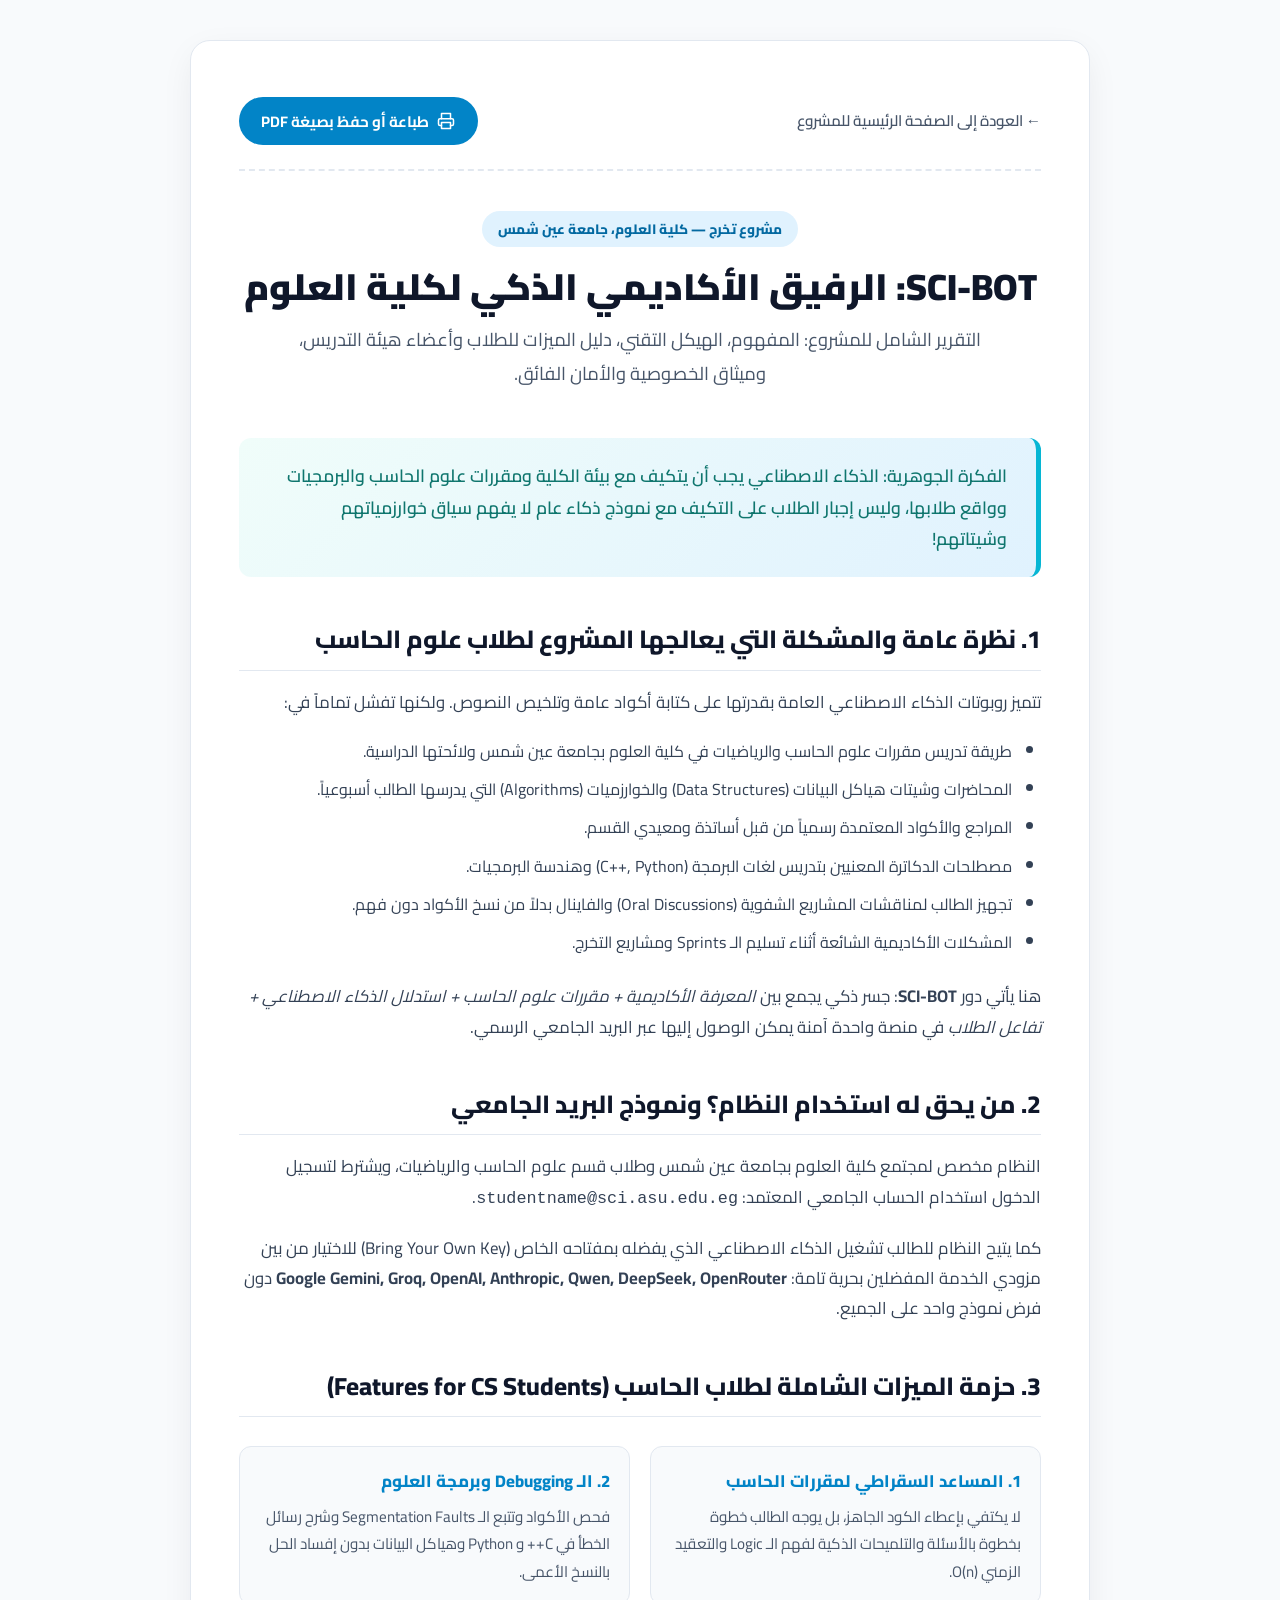
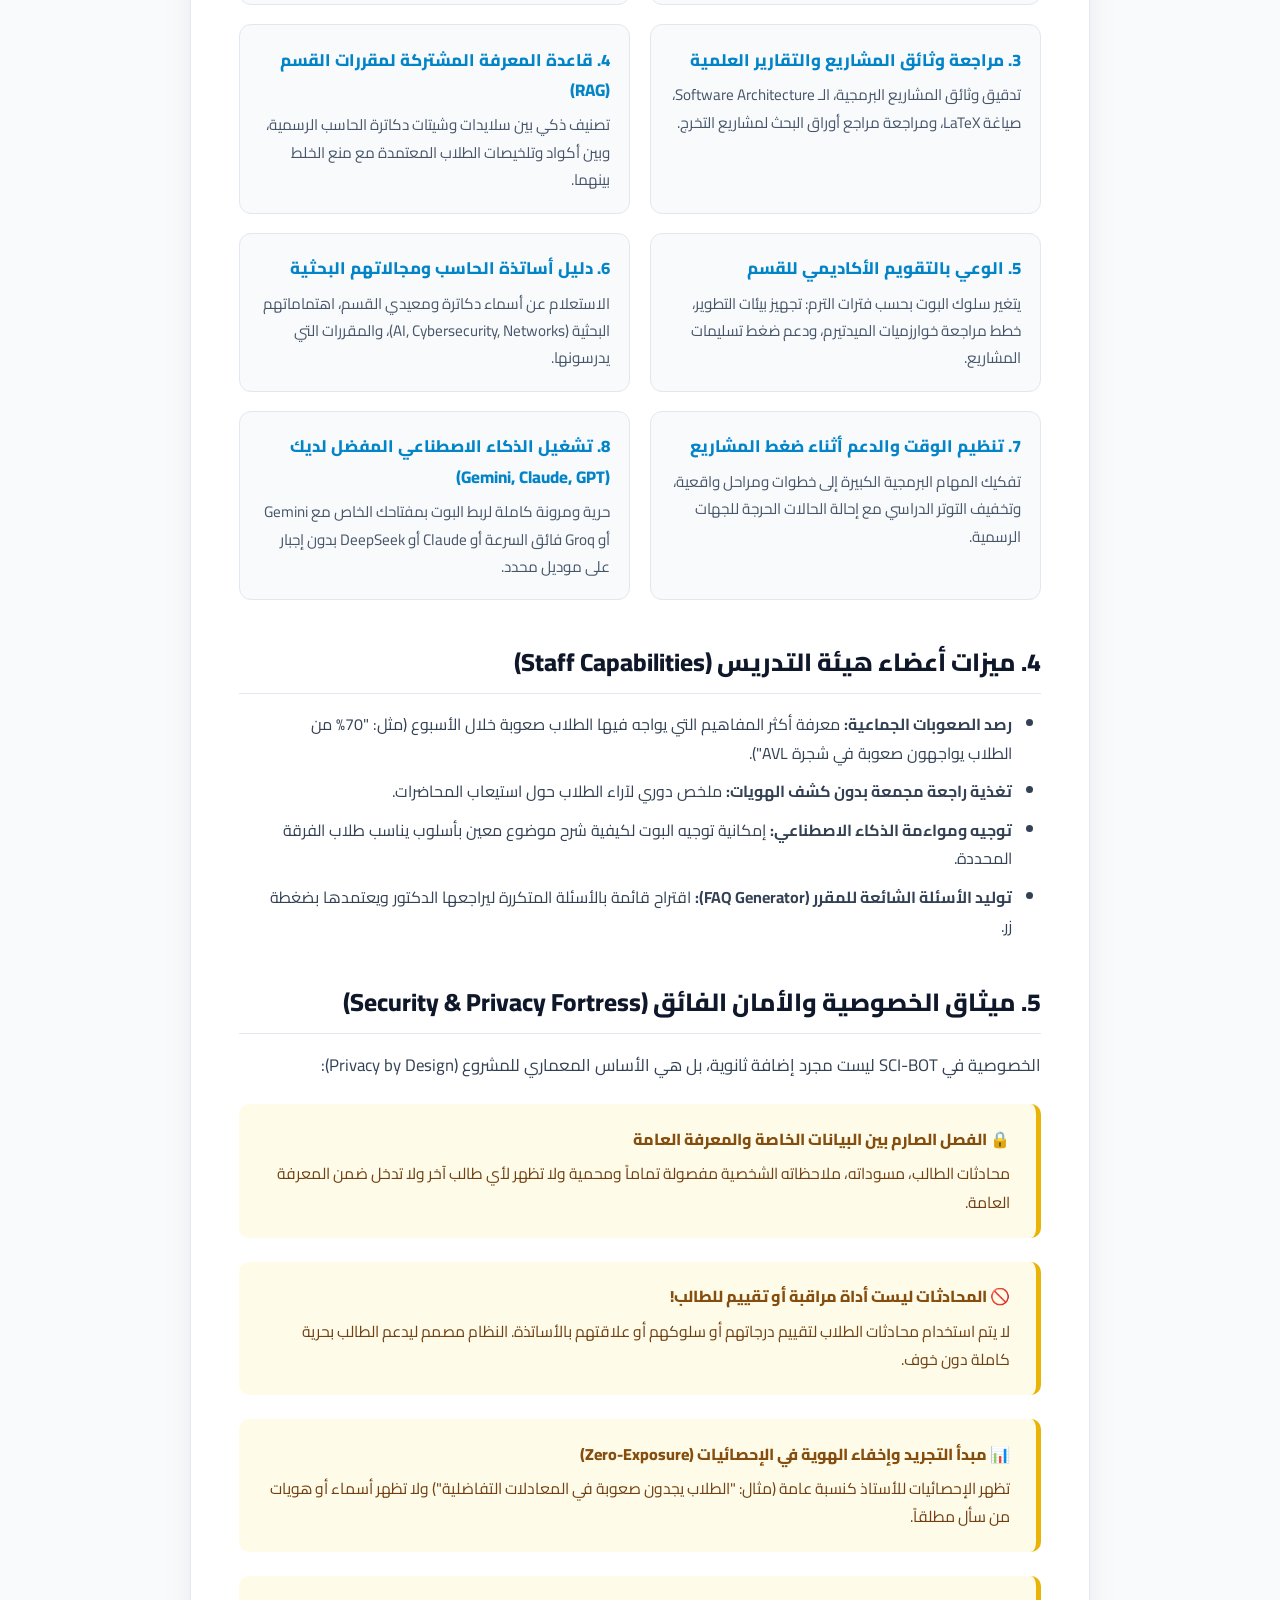
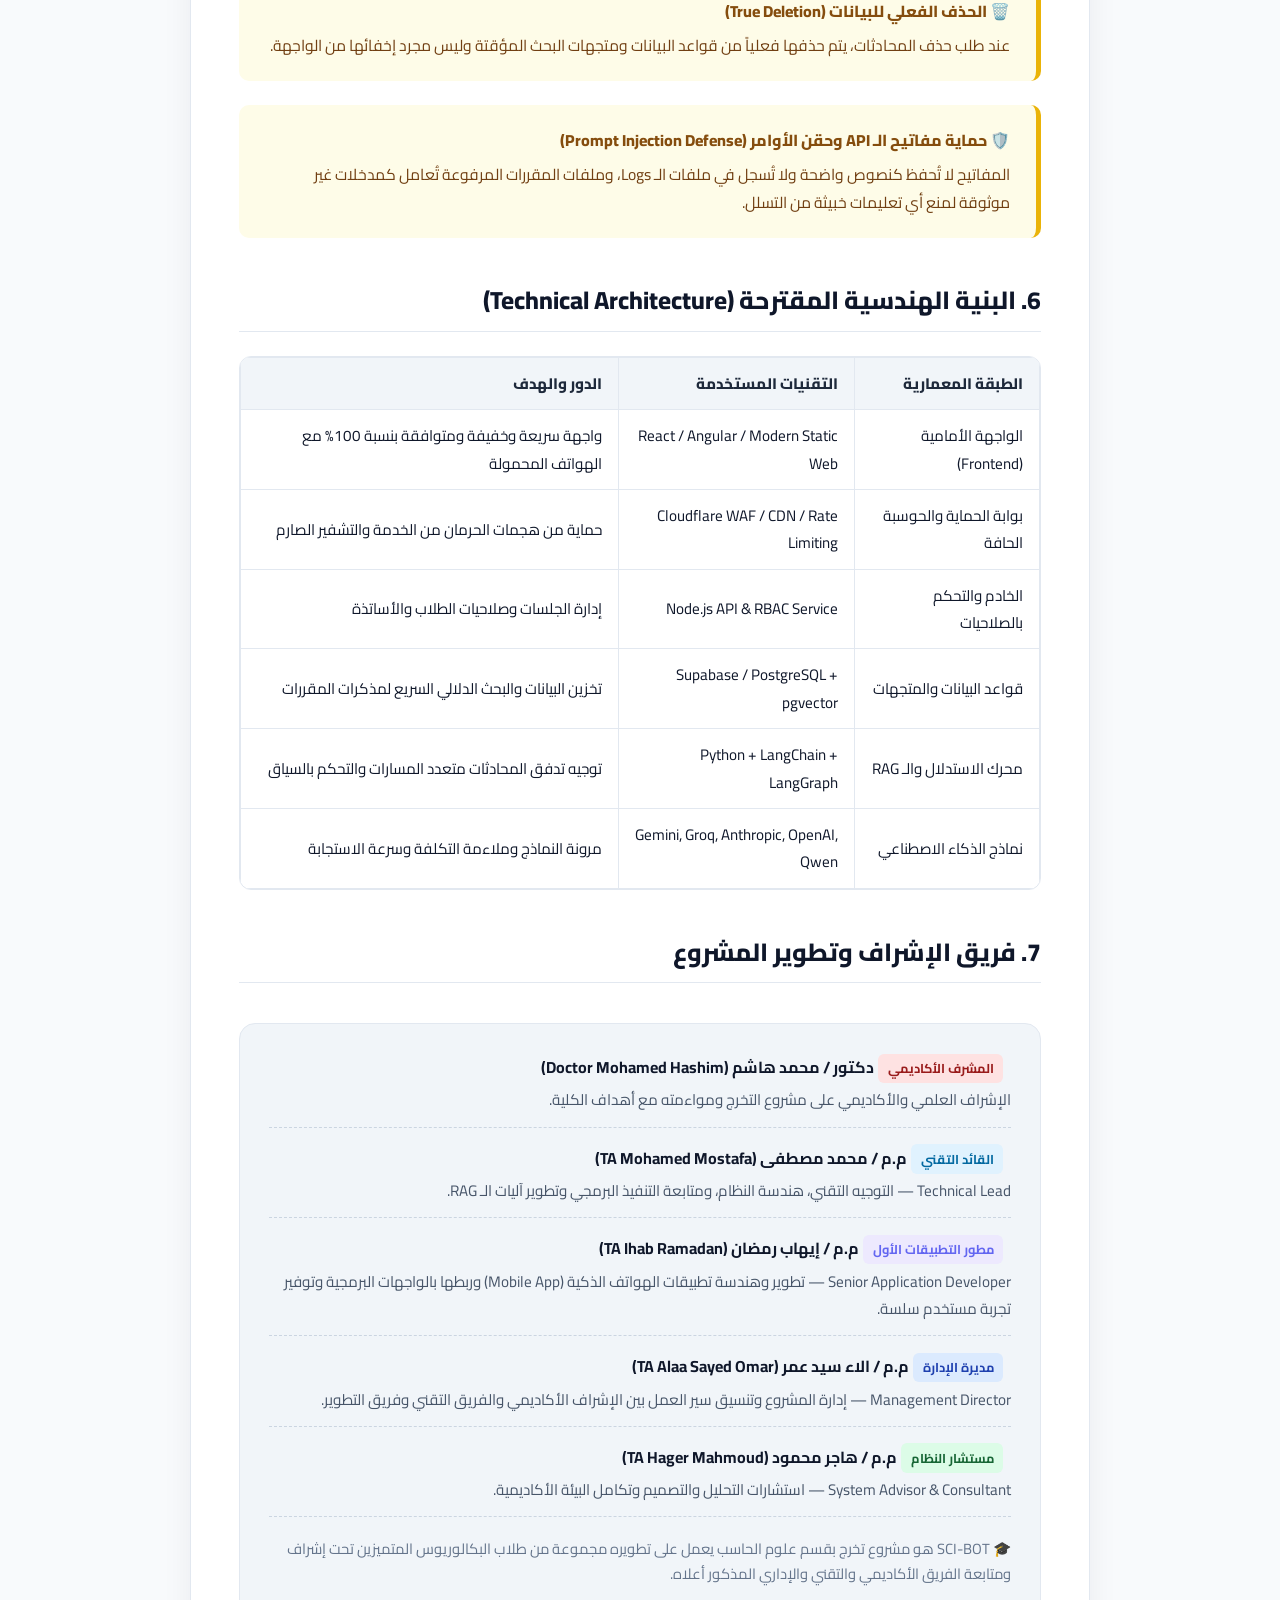
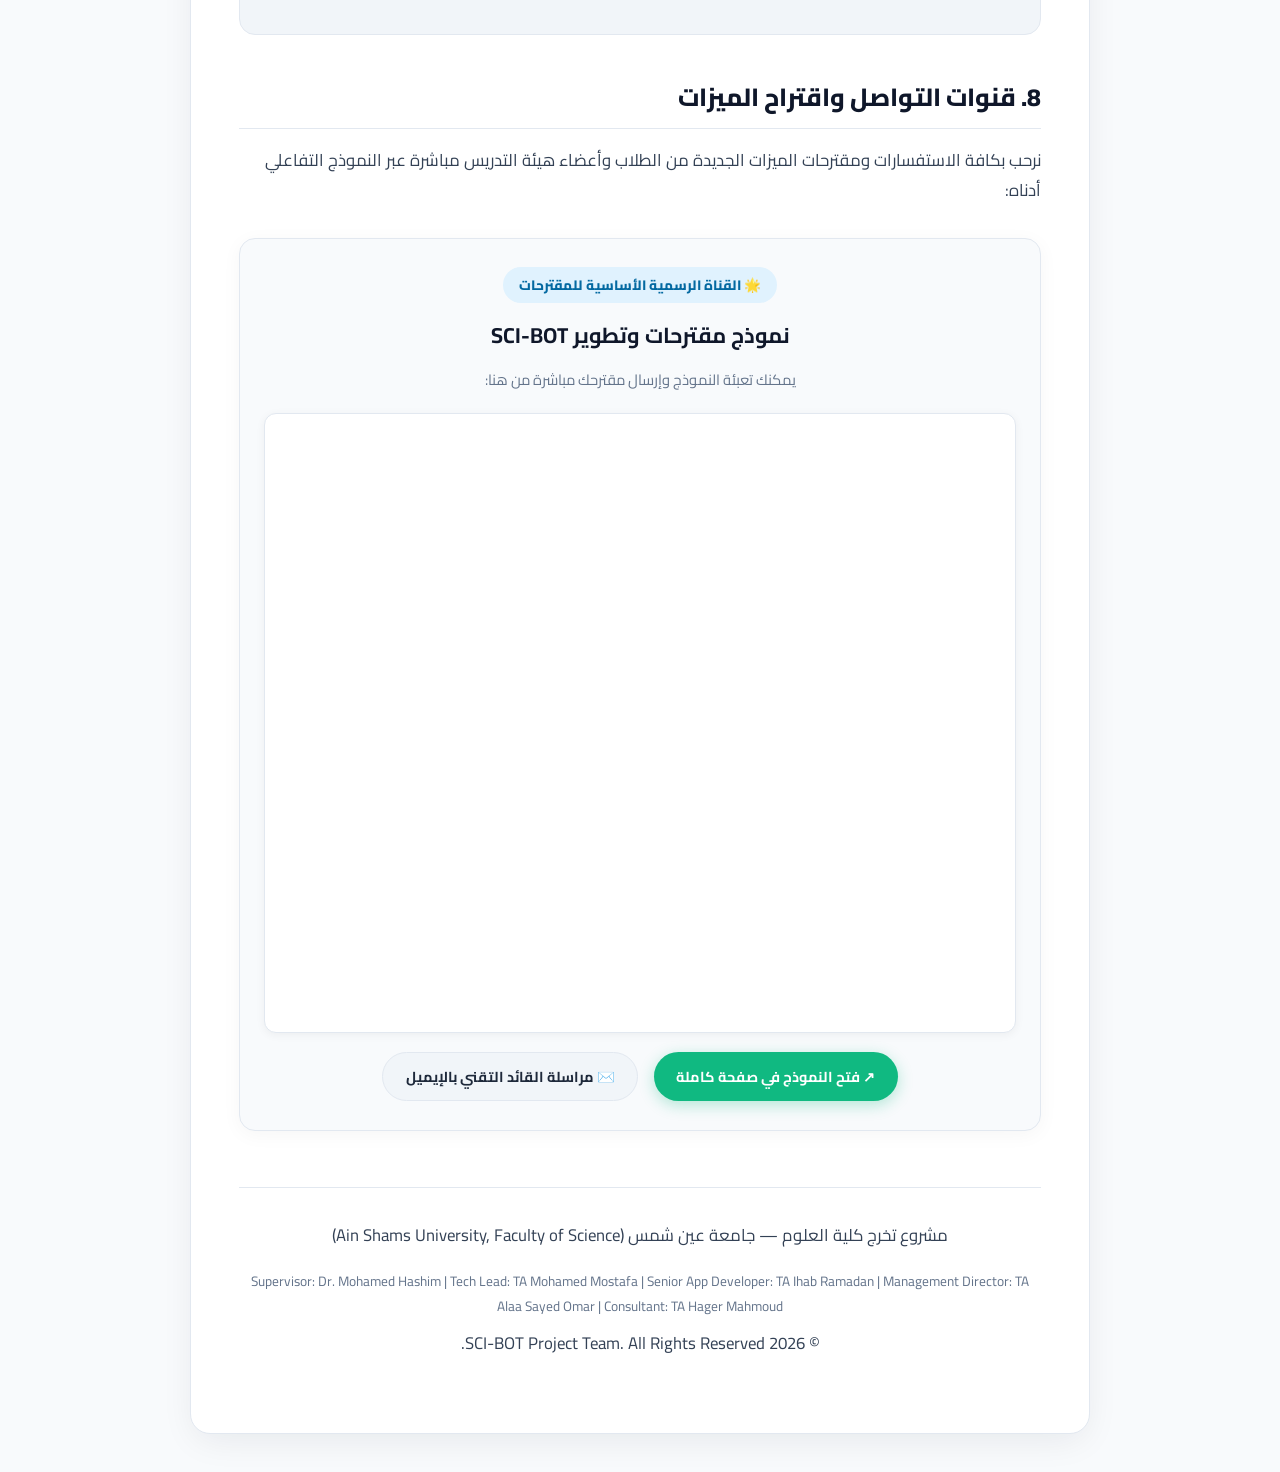
==== commit 9453a302: "Fixing localization issues and Adding Ihab" ====
--- a/SCI-BOT_Executive_Summary.html
+++ b/SCI-BOT_Executive_Summary.html
@@ -648,8 +648,14 @@
       </div>
 
       <div class="team-item">
+        <span class="role-badge" style="background: #ede9fe; color: #6366f1;">مطور التطبيقات الأول</span>
+        <strong>م.م / إيهاب رمضان (TA Ihab Ramadan)</strong>
+        <p style="margin: 0.2rem 0 0; font-size: 0.95rem; color: #475569;">Senior Application Developer — تطوير وهندسة تطبيقات الهواتف الذكية (Mobile App) وربطها بالواجهات البرمجية وتوفير تجربة مستخدم سلسة.</p>
+      </div>
+
+      <div class="team-item">
         <span class="role-badge role-director">مديرة الإدارة</span>
-        <strong>الاء سيد عمر (Alaa Sayed Omar)</strong>
+        <strong>م.م / الاء سيد عمر (TA Alaa Sayed Omar)</strong>
         <p style="margin: 0.2rem 0 0; font-size: 0.95rem; color: #475569;">Management Director — إدارة المشروع وتنسيق سير العمل بين الإشراف الأكاديمي والفريق التقني وفريق التطوير.</p>
       </div>
 
@@ -696,7 +702,7 @@
     <footer>
       <p>مشروع تخرج كلية العلوم — جامعة عين شمس (Ain Shams University, Faculty of Science)</p>
       <div style="font-size: 0.85rem; color: #64748b; margin: 0.6rem 0;">
-        Supervisor: Dr. Mohamed Hashim | Tech Lead: TA Mohamed Mostafa | Management Director: Alaa Sayed Omar | Consultant: TA Hager Mahmoud
+        Supervisor: Dr. Mohamed Hashim | Tech Lead: TA Mohamed Mostafa | Senior App Developer: TA Ihab Ramadan | Management Director: TA Alaa Sayed Omar | Consultant: TA Hager Mahmoud
       </div>
       <p>© 2026 SCI-BOT Project Team. All Rights Reserved.</p>
     </footer>
